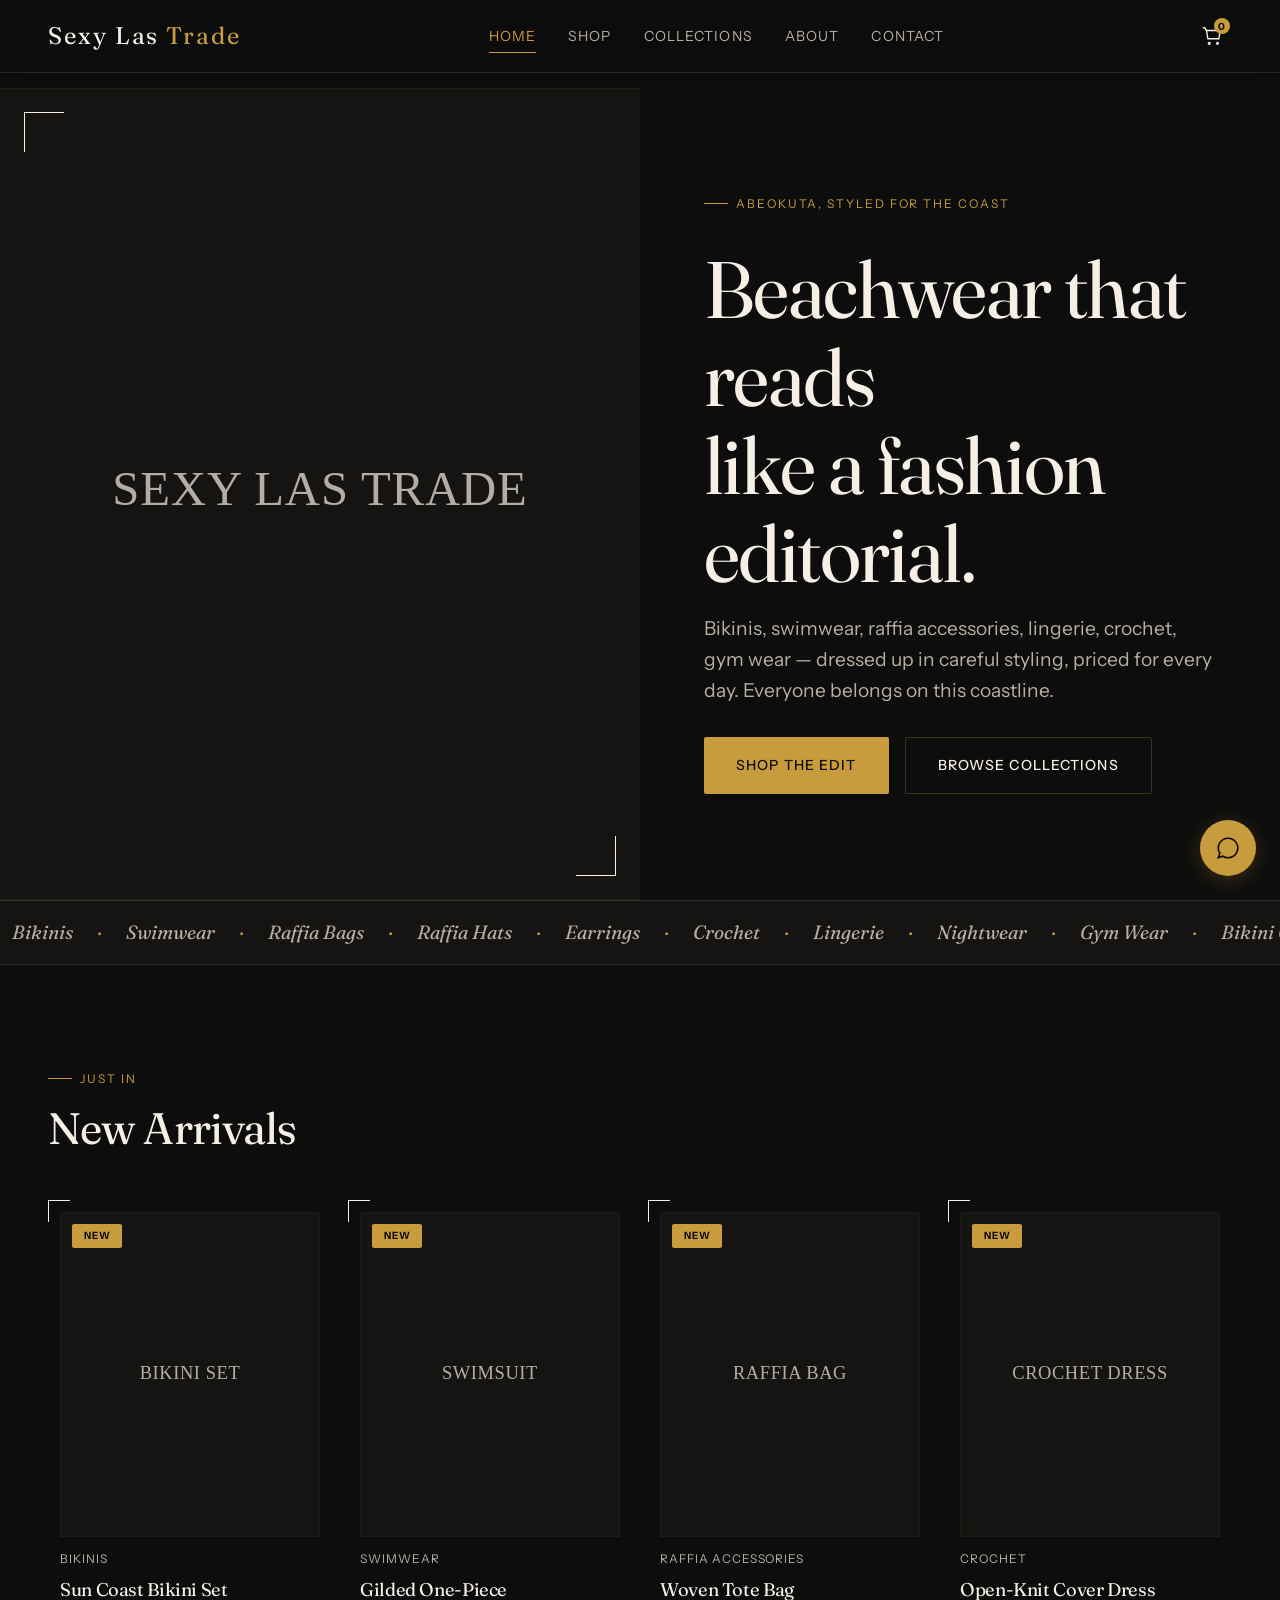
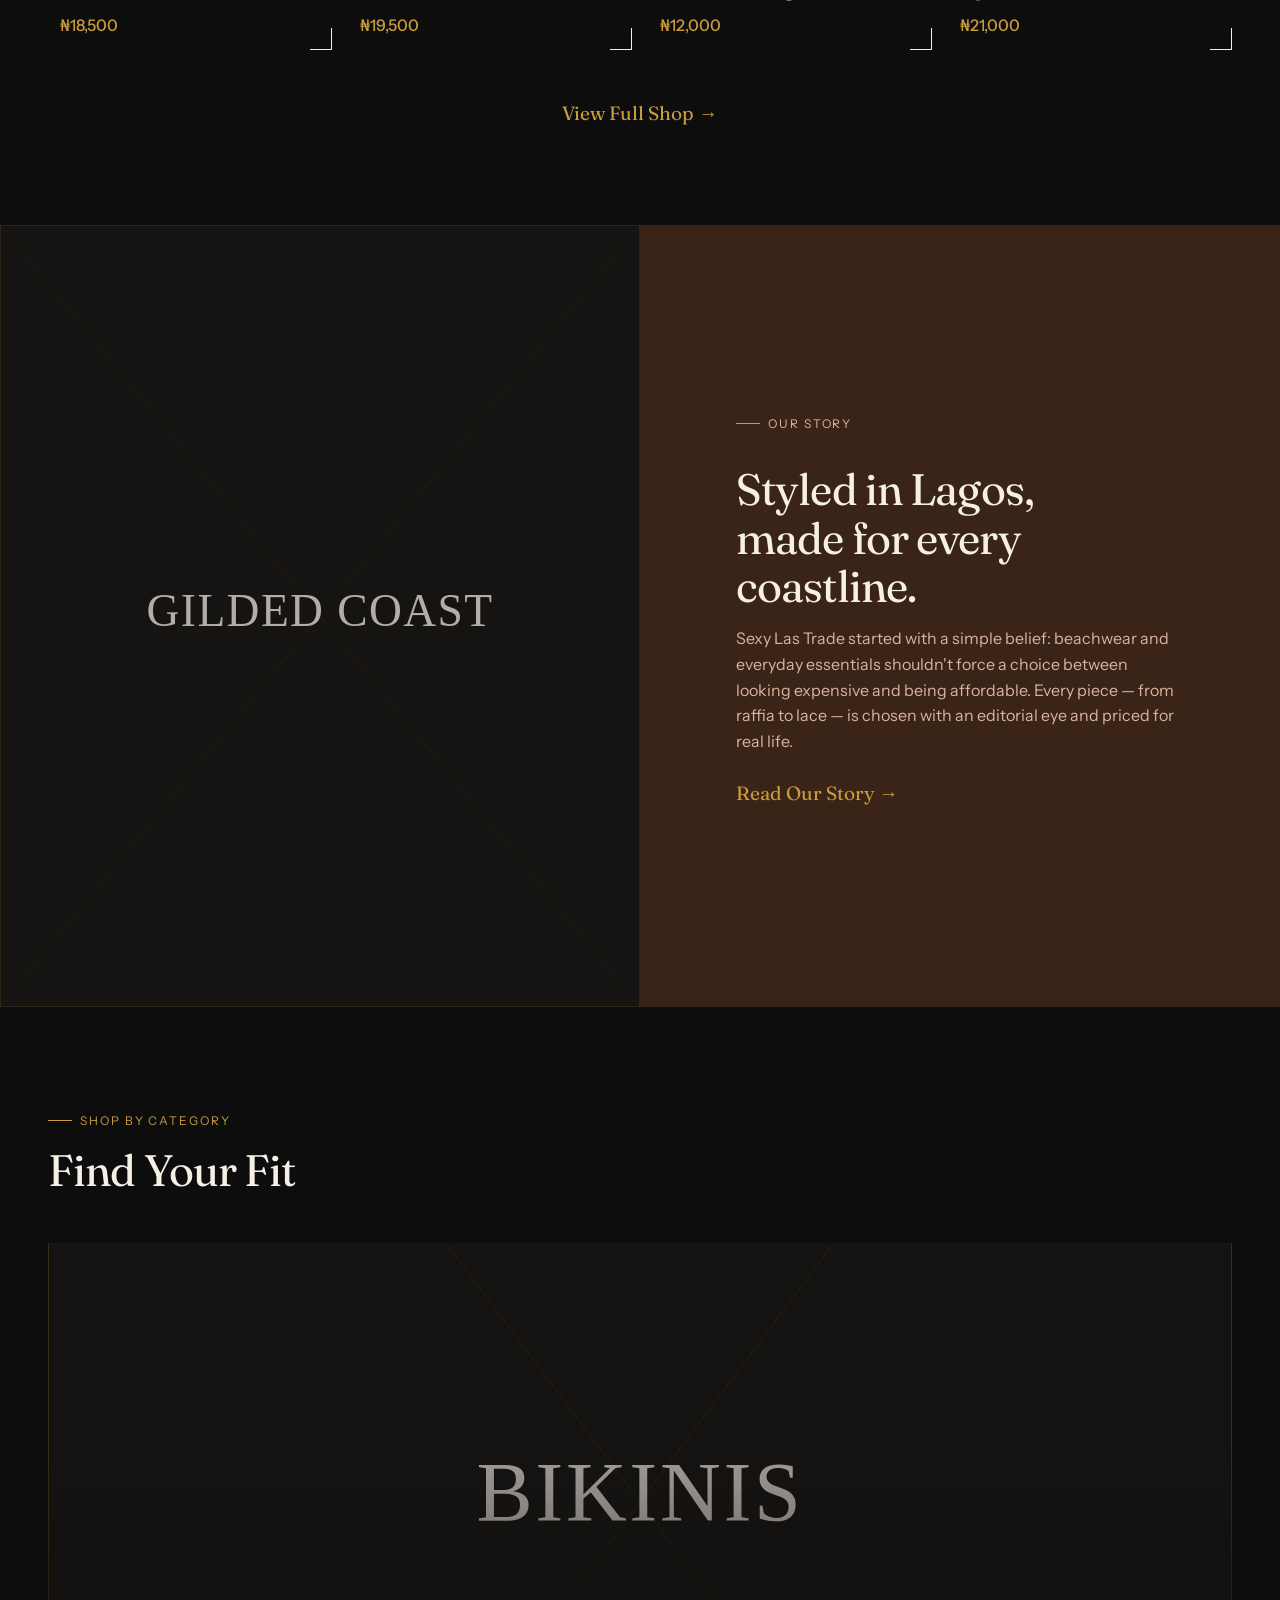
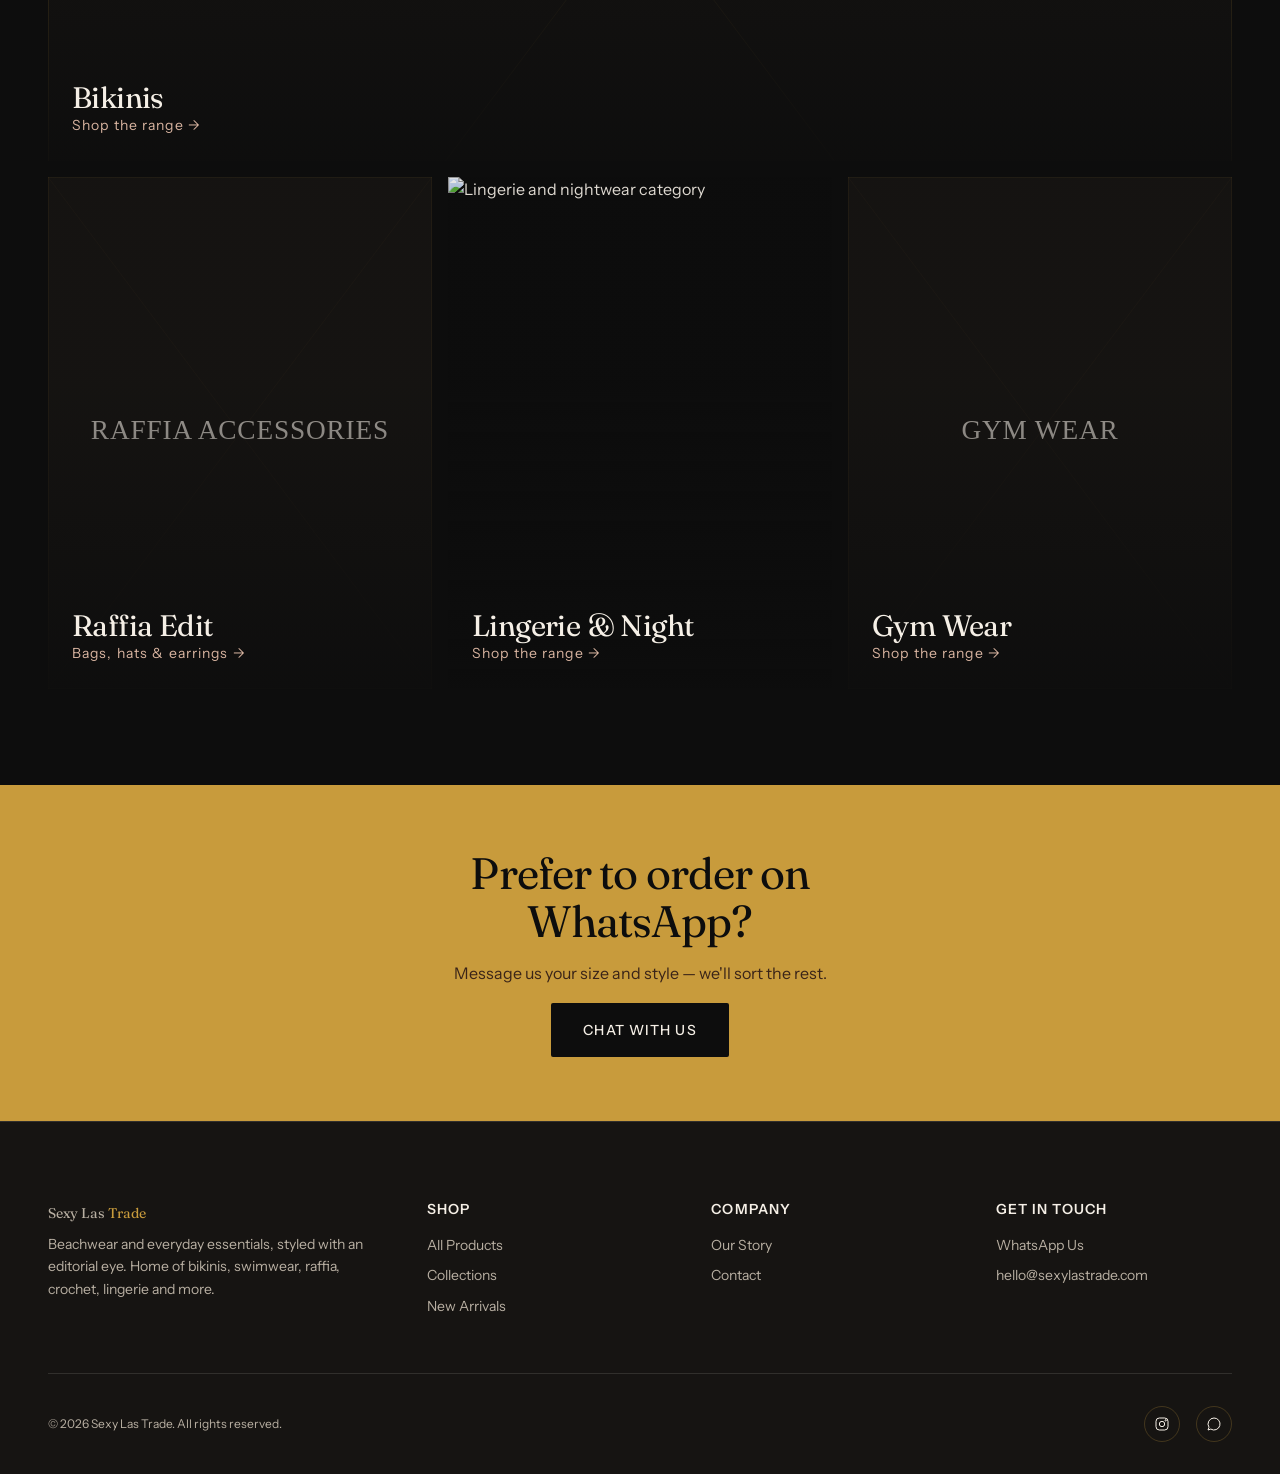
==== index.html @ 54c064e9 "first commit" ====
<!DOCTYPE html>
<html lang="en">
<head>
  <meta charset="UTF-8">
  <meta name="viewport" content="width=device-width, initial-scale=1.0">
  <title>Sexy Las Trade — Beachwear & Everyday Luxe</title>
  <meta name="description" content="Bikinis, beachwear, raffia accessories, lingerie, crochet and gym wear for everyone. Editorial style, everyday prices. Order directly on WhatsApp.">

  <link rel="preconnect" href="https://fonts.googleapis.com">
  <link rel="preconnect" href="https://fonts.gstatic.com" crossorigin>
  <link href="https://fonts.googleapis.com/css2?family=Fraunces:ital,opsz,wght@0,9..144,300;0,9..144,400;0,9..144,500;0,9..144,600;1,9..144,400&family=Instrument+Sans:wght@400;500;600;700&display=swap" rel="stylesheet">

  <link rel="stylesheet" href="css/variables.css">
  <link rel="stylesheet" href="css/base.css">
  <link rel="stylesheet" href="css/layout.css">
  <link rel="stylesheet" href="css/components.css">
  <link rel="stylesheet" href="css/animations.css">
  <link rel="stylesheet" href="css/home.css">
</head>
<body>

  <!-- ===== Header ===== -->
  <header class="site-header">
    <a href="index.html" class="site-header__logo">Sexy Las <span>Trade</span></a>

    <nav class="site-nav" aria-label="Primary">
      <a href="index.html" aria-current="page">Home</a>
      <a href="shop.html">Shop</a>
      <a href="collections.html">Collections</a>
      <a href="about.html">About</a>
      <a href="contact.html">Contact</a>
    </nav>

    <div class="site-header__actions">
      <button class="header-icon-btn" id="cart-toggle" aria-label="Open cart">
        <svg width="22" height="22" viewBox="0 0 24 24" fill="none" stroke="currentColor" stroke-width="1.5"><path d="M6 6h15l-1.5 9h-12z"/><circle cx="9" cy="20" r="1"/><circle cx="18" cy="20" r="1"/><path d="M6 6L4 3H2"/></svg>
        <span class="cart-count" id="cart-count" hidden>0</span>
      </button>
      <button class="mobile-menu-toggle" id="menu-toggle" aria-label="Open menu" aria-expanded="false">
        <span></span><span></span><span></span>
      </button>
    </div>
  </header>

  <!-- ===== Mobile Nav ===== -->
  <nav class="mobile-nav" id="mobile-nav" aria-label="Mobile">
    <a href="index.html">Home</a>
    <a href="shop.html">Shop</a>
    <a href="collections.html">Collections</a>
    <a href="about.html">About</a>
    <a href="contact.html">Contact</a>
  </nav>

  <main>

    <!-- ===== Hero ===== -->
    <section class="hero">
      <div class="hero__image-col">
        <img src="assets/images/hero/hero-main.svg" alt="Sexy Las Trade beachwear editorial" class="hero-anim hero-anim--1">
        <div class="hero__frame-corner hero__frame-corner--tl hero-anim hero-anim--2"></div>
        <div class="hero__frame-corner hero__frame-corner--br hero-anim hero-anim--2"></div>
      </div>
      <div class="hero__content">
        <p class="eyebrow hero-anim hero-anim--1">Abeokuta, styled for the coast</p>
        <h1 class="hero__headline hero-anim hero-anim--2">Beachwear that reads<br>like a fashion editorial.</h1>
        <p class="hero__sub hero-anim hero-anim--3">Bikinis, swimwear, raffia accessories, lingerie, crochet, gym wear — dressed up in careful styling, priced for every day. Everyone belongs on this coastline.</p>
        <div class="hero__actions hero-anim hero-anim--4">
          <a href="shop.html" class="btn btn--primary">Shop the Edit</a>
          <a href="collections.html" class="btn btn--outline">Browse Collections</a>
        </div>
      </div>
    </section>

    <!-- ===== Category Marquee ===== -->
    <section class="category-marquee" aria-label="Product categories">
      <div class="marquee-track">
        <span>Bikinis</span><span class="dot">·</span>
        <span>Swimwear</span><span class="dot">·</span>
        <span>Raffia Bags</span><span class="dot">·</span>
        <span>Raffia Hats</span><span class="dot">·</span>
        <span>Earrings</span><span class="dot">·</span>
        <span>Crochet</span><span class="dot">·</span>
        <span>Lingerie</span><span class="dot">·</span>
        <span>Nightwear</span><span class="dot">·</span>
        <span>Gym Wear</span><span class="dot">·</span>
        <span>Bikini Covers</span><span class="dot">·</span>
        <!-- duplicate for seamless loop -->
        <span>Bikinis</span><span class="dot">·</span>
        <span>Swimwear</span><span class="dot">·</span>
        <span>Raffia Bags</span><span class="dot">·</span>
        <span>Raffia Hats</span><span class="dot">·</span>
        <span>Earrings</span><span class="dot">·</span>
        <span>Crochet</span><span class="dot">·</span>
        <span>Lingerie</span><span class="dot">·</span>
        <span>Nightwear</span><span class="dot">·</span>
        <span>Gym Wear</span><span class="dot">·</span>
        <span>Bikini Covers</span><span class="dot">·</span>
      </div>
    </section>

    <!-- ===== New Arrivals ===== -->
    <section class="section-new-arrivals container">
      <div class="section-heading" data-reveal>
        <p class="eyebrow">Just In</p>
        <h2>New Arrivals</h2>
      </div>

      <div class="product-grid" id="new-arrivals-grid">
        <!-- Populated by js/products.js — placeholder markup below for no-JS fallback -->
        <article class="product-card viewfinder" data-reveal>
          <a href="shop.html" class="product-card__image-wrap">
            <img src="assets/images/products/bikini-set-01.svg" alt="Sun Coast bikini set">
            <span class="product-card__badge">New</span>
            <span class="product-card__quick-add">Quick Add</span>
          </a>
          <p class="product-card__category">Bikinis</p>
          <h3 class="product-card__name">Sun Coast Bikini Set</h3>
          <p class="product-card__price">₦18,500</p>
        </article>

        <article class="product-card viewfinder" data-reveal data-reveal-delay="1">
          <a href="shop.html" class="product-card__image-wrap">
            <img src="assets/images/products/raffia-bag-01.svg" alt="Woven raffia tote bag">
            <span class="product-card__badge">New</span>
            <span class="product-card__quick-add">Quick Add</span>
          </a>
          <p class="product-card__category">Raffia Accessories</p>
          <h3 class="product-card__name">Woven Tote Bag</h3>
          <p class="product-card__price">₦12,000</p>
        </article>

        <article class="product-card viewfinder" data-reveal data-reveal-delay="2">
          <a href="shop.html" class="product-card__image-wrap">
            <img src="assets/images/products/crochet-dress-01.svg" alt="Crochet cover-up dress">
            <span class="product-card__quick-add">Quick Add</span>
          </a>
          <p class="product-card__category">Crochet</p>
          <h3 class="product-card__name">Open-Knit Cover Dress</h3>
          <p class="product-card__price">₦21,000</p>
        </article>

        <article class="product-card viewfinder" data-reveal data-reveal-delay="3">
          <a href="shop.html" class="product-card__image-wrap">
            <img src="assets/images/products/lingerie-set-01.svg" alt="Lace lingerie set">
            <span class="product-card__badge">New</span>
            <span class="product-card__quick-add">Quick Add</span>
          </a>
          <p class="product-card__category">Lingerie</p>
          <h3 class="product-card__name">Blush Lace Set</h3>
          <p class="product-card__price">₦15,500</p>
        </article>
      </div>

      <div class="section-cta" data-reveal>
        <a href="shop.html" class="btn--ghost">View Full Shop →</a>
      </div>
    </section>

    <!-- ===== Editorial Split (Brand Story teaser) ===== -->
    <section class="editorial-split">
      <div class="editorial-split__image" data-reveal="fade">
        <img src="assets/images/hero/hero-secondary.svg" alt="Styling detail, Sexy Las Trade">
      </div>
      <div class="editorial-split__content">
        <p class="eyebrow" data-reveal>Our Story</p>
        <h2 data-reveal data-reveal-delay="1">Styled in Lagos,<br>made for every coastline.</h2>
        <p data-reveal data-reveal-delay="2">Sexy Las Trade started with a simple belief: beachwear and everyday essentials shouldn't force a choice between looking expensive and being affordable. Every piece — from raffia to lace — is chosen with an editorial eye and priced for real life.</p>
        <a href="about.html" class="btn--ghost" data-reveal data-reveal-delay="3">Read Our Story →</a>
      </div>
    </section>

    <!-- ===== Collections Preview ===== -->
    <section class="section-collections container">
      <div class="section-heading" data-reveal>
        <p class="eyebrow">Shop by Category</p>
        <h2>Find Your Fit</h2>
      </div>

      <div class="collections-grid">
        <a href="collections.html#bikinis" class="category-tile category-tile--large" data-reveal>
          <img src="assets/images/products/cat-bikinis.svg" alt="Bikinis category">
          <div class="category-tile__content">
            <h3 class="category-tile__name">Bikinis</h3>
            <p class="category-tile__count">Shop the range →</p>
          </div>
        </a>
        <a href="collections.html#raffia" class="category-tile" data-reveal data-reveal-delay="1">
          <img src="assets/images/products/cat-raffia.svg" alt="Raffia accessories category">
          <div class="category-tile__content">
            <h3 class="category-tile__name">Raffia Edit</h3>
            <p class="category-tile__count">Bags, hats & earrings →</p>
          </div>
        </a>
        <a href="collections.html#lingerie" class="category-tile" data-reveal data-reveal-delay="2">
          <img src="assets/images/products/cat-lingerie.svg" alt="Lingerie and nightwear category">
          <div class="category-tile__content">
            <h3 class="category-tile__name">Lingerie & Night</h3>
            <p class="category-tile__count">Shop the range →</p>
          </div>
        </a>
        <a href="collections.html#gym" class="category-tile" data-reveal data-reveal-delay="3">
          <img src="assets/images/products/cat-gym.svg" alt="Gym wear category">
          <div class="category-tile__content">
            <h3 class="category-tile__name">Gym Wear</h3>
            <p class="category-tile__count">Shop the range →</p>
          </div>
        </a>
      </div>
    </section>

    <!-- ===== WhatsApp CTA Band ===== -->
    <section class="cta-band">
      <div class="container cta-band__inner" data-reveal>
        <h2>Prefer to order on WhatsApp?</h2>
        <p>Message us your size and style — we'll sort the rest.</p>
        <a href="https://wa.me/2340000000000" target="_blank" rel="noopener" class="btn btn--primary">Chat With Us</a>
      </div>
    </section>

  </main>

  <!-- ===== Cart Drawer ===== -->
  <div class="cart-overlay" id="cart-overlay"></div>
  <aside class="cart-drawer" id="cart-drawer" role="dialog" aria-modal="true" aria-label="Shopping cart">
    <div class="cart-drawer__header">
      <h3>Your Bag</h3>
      <button id="cart-close" aria-label="Close cart">
        <svg width="20" height="20" viewBox="0 0 24 24" fill="none" stroke="currentColor" stroke-width="1.5"><path d="M6 6l12 12M18 6L6 18"/></svg>
      </button>
    </div>
    <div class="cart-drawer__items" id="cart-items">
      <div class="cart-drawer__empty">Your bag is empty.<br>Start exploring the shop.</div>
    </div>
    <div class="cart-drawer__footer" id="cart-footer" hidden>
      <div class="cart-drawer__subtotal">
        <span>Subtotal</span>
        <span id="cart-subtotal">₦0</span>
      </div>
      <button class="btn btn--primary btn--full" id="checkout-btn">Checkout via WhatsApp</button>
    </div>
  </aside>

  <!-- ===== Footer ===== -->
  <footer class="site-footer">
    <div class="container">
      <div class="footer-grid">
        <div class="footer-col">
          <p class="footer-brand">Sexy Las <span>Trade</span></p>
          <p>Beachwear and everyday essentials, styled with an editorial eye. Home of bikinis, swimwear, raffia, crochet, lingerie and more.</p>
        </div>
        <div class="footer-col">
          <h4>Shop</h4>
          <a href="shop.html">All Products</a>
          <a href="collections.html">Collections</a>
          <a href="shop.html">New Arrivals</a>
        </div>
        <div class="footer-col">
          <h4>Company</h4>
          <a href="about.html">Our Story</a>
          <a href="contact.html">Contact</a>
        </div>
        <div class="footer-col">
          <h4>Get in Touch</h4>
          <a href="https://wa.me/2340000000000" target="_blank" rel="noopener">WhatsApp Us</a>
          <a href="mailto:hello@sexylastrade.com">hello@sexylastrade.com</a>
        </div>
      </div>
      <div class="footer-bottom">
        <p>© 2026 Sexy Las Trade. All rights reserved.</p>
        <div class="footer-socials">
          <a href="#" aria-label="Instagram">
            <svg width="16" height="16" viewBox="0 0 24 24" fill="none" stroke="currentColor" stroke-width="1.5"><rect x="3" y="3" width="18" height="18" rx="5"/><circle cx="12" cy="12" r="4"/><circle cx="17.5" cy="6.5" r="1"/></svg>
          </a>
          <a href="https://wa.me/2340000000000" target="_blank" rel="noopener" aria-label="WhatsApp">
            <svg width="16" height="16" viewBox="0 0 24 24" fill="none" stroke="currentColor" stroke-width="1.5"><path d="M12 3a9 9 0 00-7.5 13.9L3 21l4.2-1.4A9 9 0 1012 3z"/></svg>
          </a>
        </div>
      </div>
    </div>
  </footer>

  <a href="https://wa.me/2340000000000" target="_blank" rel="noopener" class="whatsapp-float" aria-label="Order via WhatsApp">
    <svg width="26" height="26" viewBox="0 0 24 24" fill="none" stroke="currentColor" stroke-width="1.5"><path d="M12 3a9 9 0 00-7.5 13.9L3 21l4.2-1.4A9 9 0 1012 3z"/></svg>
  </a>

  <script src="js/nav.js"></script>
  <script src="js/cart.js"></script>
  <script src="js/order.js"></script>
  <script src="js/products.js"></script>
  <script src="js/animations.js"></script>
  <script src="js/main.js"></script>
</body>
</html>
---- css/variables.css ----
/* ==========================================================================
   Sexy Las Trade — "Gilded Coast" Design System
   Design tokens: the single source of truth for the visual language.
   ========================================================================== */

:root {

  /* ---- Color: Core Palette ---- */
  --rich-black: #0D0D0D;
  --rich-black-soft: #161412;
  --premium-cream: #F5EFE6;
  --premium-cream-dim: #EAE1D2;
  --sun-gold: #C89B3C;
  --sun-gold-light: #E0B860;
  --sun-gold-dim: #9C7A2E;
  --deep-umber: #3A2418;
  --blush-dust: #D8B4A0;
  --blush-dust-dim: #C29A85;

  /* ---- Color: Functional ---- */
  --color-bg: var(--rich-black);
  --color-surface: var(--rich-black-soft);
  --color-text-primary: var(--premium-cream);
  --color-text-secondary: #B8AFA2;
  --color-text-inverse: var(--rich-black);
  --color-accent: var(--sun-gold);
  --color-accent-hover: var(--sun-gold-light);
  --color-border: rgba(200, 155, 60, 0.25);
  --color-border-soft: rgba(245, 239, 230, 0.12);
  --color-success: #7A9B6E;
  --color-error: #B5563C;

  /* ---- Typography: Families ---- */
  --font-display: 'Fraunces', 'Georgia', serif;
  --font-body: 'Instrument Sans', -apple-system, sans-serif;

  /* ---- Typography: Scale (fluid, clamp-based) ---- */
  --text-display: clamp(2.75rem, 5vw + 1rem, 5.5rem);
  --text-h1: clamp(2.25rem, 3.5vw + 1rem, 3.75rem);
  --text-h2: clamp(1.75rem, 2.5vw + 1rem, 2.75rem);
  --text-h3: clamp(1.35rem, 1.5vw + 1rem, 1.85rem);
  --text-h4: clamp(1.1rem, 1vw + 1rem, 1.35rem);
  --text-body-lg: clamp(1.05rem, 0.5vw + 1rem, 1.2rem);
  --text-body: 1rem;
  --text-small: 0.875rem;
  --text-caption: 0.75rem;

  /* ---- Typography: Weights ---- */
  --weight-light: 300;
  --weight-regular: 400;
  --weight-medium: 500;
  --weight-semibold: 600;
  --weight-bold: 700;

  /* ---- Typography: Letter Spacing ---- */
  --tracking-tight: -0.02em;
  --tracking-normal: 0;
  --tracking-wide: 0.08em;
  --tracking-wider: 0.16em;

  /* ---- Spacing Scale (8pt grid) ---- */
  --space-1: 0.25rem;   /* 4px */
  --space-2: 0.5rem;    /* 8px */
  --space-3: 0.75rem;   /* 12px */
  --space-4: 1rem;      /* 16px */
  --space-6: 1.5rem;    /* 24px */
  --space-8: 2rem;      /* 32px */
  --space-12: 3rem;     /* 48px */
  --space-16: 4rem;     /* 64px */
  --space-20: 5rem;     /* 80px */
  --space-24: 6rem;     /* 96px */
  --space-32: 8rem;     /* 128px */

  /* ---- Layout ---- */
  --container-max: 1360px;
  --container-narrow: 760px;
  --gutter: clamp(1.25rem, 4vw, 3rem);

  /* ---- Radius ---- */
  --radius-sm: 2px;
  --radius-md: 4px;
  --radius-lg: 8px;
  --radius-full: 999px;

  /* ---- Shadow / Elevation ---- */
  --shadow-sm: 0 2px 8px rgba(0, 0, 0, 0.25);
  --shadow-md: 0 8px 24px rgba(0, 0, 0, 0.35);
  --shadow-lg: 0 16px 48px rgba(0, 0, 0, 0.45);
  --shadow-gold: 0 4px 20px rgba(200, 155, 60, 0.25);

  /* ---- Motion ---- */
  --ease-standard: cubic-bezier(0.25, 0.1, 0.25, 1);
  --ease-out-soft: cubic-bezier(0.16, 1, 0.3, 1);
  --duration-fast: 180ms;
  --duration-base: 320ms;
  --duration-slow: 600ms;

  /* ---- Z-index ---- */
  --z-header: 100;
  --z-cart: 200;
  --z-modal: 300;
}
---- css/base.css ----
/* ==========================================================================
   Base — resets, foundational element styling
   ========================================================================== */

*,
*::before,
*::after {
  box-sizing: border-box;
  margin: 0;
  padding: 0;
}

html {
  scroll-behavior: smooth;
  -webkit-text-size-adjust: 100%;
}

@media (prefers-reduced-motion: reduce) {
  html {
    scroll-behavior: auto;
  }
  *,
  *::before,
  *::after {
    animation-duration: 0.01ms !important;
    animation-iteration-count: 1 !important;
    transition-duration: 0.01ms !important;
    scroll-behavior: auto !important;
  }
}

body {
  font-family: var(--font-body);
  font-size: var(--text-body);
  font-weight: var(--weight-regular);
  color: var(--color-text-primary);
  background-color: var(--color-bg);
  line-height: 1.6;
  min-height: 100vh;
  overflow-x: hidden;
}

img, picture, video, svg {
  display: block;
  max-width: 100%;
  height: auto;
}

a {
  color: inherit;
  text-decoration: none;
}

ul, ol {
  list-style: none;
}

button {
  font-family: inherit;
  cursor: pointer;
  border: none;
  background: none;
  color: inherit;
}

input, textarea, select {
  font-family: inherit;
  font-size: inherit;
  color: inherit;
}

h1, h2, h3, h4, h5, h6 {
  font-family: var(--font-display);
  font-weight: var(--weight-regular);
  line-height: 1.1;
  letter-spacing: var(--tracking-tight);
}

h1 { font-size: var(--text-h1); }
h2 { font-size: var(--text-h2); }
h3 { font-size: var(--text-h3); }
h4 { font-size: var(--text-h4); font-family: var(--font-body); font-weight: var(--weight-semibold); }

p {
  max-width: 65ch;
}

/* Visible keyboard focus — accessibility non-negotiable */
:focus-visible {
  outline: 2px solid var(--sun-gold);
  outline-offset: 3px;
  border-radius: var(--radius-sm);
}

::selection {
  background-color: var(--sun-gold);
  color: var(--rich-black);
}

/* Scrollbar (webkit) — subtle brand touch, not decoration for its own sake */
::-webkit-scrollbar {
  width: 10px;
}
::-webkit-scrollbar-track {
  background: var(--rich-black);
}
::-webkit-scrollbar-thumb {
  background: var(--deep-umber);
  border-radius: var(--radius-full);
}
::-webkit-scrollbar-thumb:hover {
  background: var(--sun-gold-dim);
}
---- css/layout.css ----
/* ==========================================================================
   Layout — containers, grid, header, footer
   ========================================================================== */

.container {
  width: 100%;
  max-width: var(--container-max);
  margin-inline: auto;
  padding-inline: var(--gutter);
}

.container--narrow {
  max-width: var(--container-narrow);
}

section {
  position: relative;
}

/* ---- Header ---- */
.site-header {
  position: fixed;
  top: 0;
  left: 0;
  right: 0;
  z-index: var(--z-header);
  display: flex;
  align-items: center;
  justify-content: space-between;
  padding: var(--space-4) var(--gutter);
  background: rgba(13, 13, 13, 0.72);
  backdrop-filter: blur(12px);
  -webkit-backdrop-filter: blur(12px);
  border-bottom: 1px solid var(--color-border-soft);
  transition: background var(--duration-base) var(--ease-standard);
}

.site-header__logo {
  font-family: var(--font-display);
  font-size: 1.5rem;
  letter-spacing: var(--tracking-wide);
  color: var(--color-text-primary);
}

.site-header__logo span {
  color: var(--sun-gold);
}

.site-nav {
  display: none;
  align-items: center;
  gap: var(--space-8);
}

.site-nav a {
  font-size: var(--text-small);
  letter-spacing: var(--tracking-wide);
  text-transform: uppercase;
  color: var(--color-text-secondary);
  transition: color var(--duration-fast) var(--ease-standard);
  position: relative;
}

.site-nav a:hover,
.site-nav a[aria-current="page"] {
  color: var(--sun-gold);
}

.site-nav a[aria-current="page"]::after {
  content: '';
  position: absolute;
  bottom: -6px;
  left: 0;
  width: 100%;
  height: 1px;
  background: var(--sun-gold);
}

.site-header__actions {
  display: flex;
  align-items: center;
  gap: var(--space-4);
}

.header-icon-btn {
  position: relative;
  display: inline-flex;
  align-items: center;
  justify-content: center;
  width: 40px;
  height: 40px;
  color: var(--color-text-primary);
  transition: color var(--duration-fast) var(--ease-standard);
}

.header-icon-btn:hover {
  color: var(--sun-gold);
}

.cart-count {
  position: absolute;
  top: 2px;
  right: 2px;
  min-width: 16px;
  height: 16px;
  padding: 0 3px;
  border-radius: var(--radius-full);
  background: var(--sun-gold);
  color: var(--rich-black);
  font-size: 10px;
  font-weight: var(--weight-bold);
  display: flex;
  align-items: center;
  justify-content: center;
}

.mobile-menu-toggle {
  display: inline-flex;
  flex-direction: column;
  justify-content: center;
  gap: 5px;
  width: 40px;
  height: 40px;
}

.mobile-menu-toggle span {
  display: block;
  width: 22px;
  height: 1.5px;
  background: var(--color-text-primary);
  transition: transform var(--duration-base) var(--ease-standard), opacity var(--duration-base) var(--ease-standard);
}

.mobile-menu-toggle[aria-expanded="true"] span:nth-child(1) {
  transform: translateY(6.5px) rotate(45deg);
}
.mobile-menu-toggle[aria-expanded="true"] span:nth-child(2) {
  opacity: 0;
}
.mobile-menu-toggle[aria-expanded="true"] span:nth-child(3) {
  transform: translateY(-6.5px) rotate(-45deg);
}

/* ---- Mobile nav drawer ---- */
.mobile-nav {
  position: fixed;
  inset: 0;
  z-index: calc(var(--z-header) - 1);
  background: var(--rich-black);
  display: flex;
  flex-direction: column;
  align-items: center;
  justify-content: center;
  gap: var(--space-8);
  transform: translateY(-100%);
  transition: transform var(--duration-slow) var(--ease-out-soft);
}

.mobile-nav.is-open {
  transform: translateY(0);
}

.mobile-nav a {
  font-family: var(--font-display);
  font-size: var(--text-h3);
  color: var(--color-text-primary);
}

.mobile-nav a:hover {
  color: var(--sun-gold);
}

@media (min-width: 900px) {
  .site-nav {
    display: flex;
  }
  .mobile-menu-toggle {
    display: none;
  }
}

/* ---- Footer ---- */
.site-footer {
  background: var(--rich-black-soft);
  border-top: 1px solid var(--color-border-soft);
  padding: var(--space-20) 0 var(--space-8);
}

.footer-grid {
  display: grid;
  grid-template-columns: 1fr;
  gap: var(--space-12);
  padding-bottom: var(--space-12);
  border-bottom: 1px solid var(--color-border-soft);
}

.footer-brand {
  font-family: var(--font-display);
  font-size: 1.75rem;
  margin-bottom: var(--space-3);
}

.footer-brand span {
  color: var(--sun-gold);
}

.footer-col h4 {
  color: var(--color-text-primary);
  margin-bottom: var(--space-4);
  letter-spacing: var(--tracking-wide);
  text-transform: uppercase;
  font-size: var(--text-small);
}

.footer-col a,
.footer-col p {
  display: block;
  color: var(--color-text-secondary);
  font-size: var(--text-small);
  margin-bottom: var(--space-2);
  transition: color var(--duration-fast) var(--ease-standard);
}

.footer-col a:hover {
  color: var(--sun-gold);
}

.footer-bottom {
  display: flex;
  flex-direction: column;
  gap: var(--space-4);
  align-items: center;
  justify-content: space-between;
  padding-top: var(--space-8);
  text-align: center;
}

.footer-bottom p {
  font-size: var(--text-caption);
  color: var(--color-text-secondary);
}

.footer-socials {
  display: flex;
  gap: var(--space-4);
}

.footer-socials a {
  width: 36px;
  height: 36px;
  display: inline-flex;
  align-items: center;
  justify-content: center;
  border: 1px solid var(--color-border);
  border-radius: var(--radius-full);
  color: var(--color-text-primary);
  transition: all var(--duration-fast) var(--ease-standard);
}

.footer-socials a:hover {
  background: var(--sun-gold);
  color: var(--rich-black);
  border-color: var(--sun-gold);
}

@media (min-width: 700px) {
  .footer-grid {
    grid-template-columns: 1.4fr 1fr 1fr 1fr;
  }
  .footer-bottom {
    flex-direction: row;
    text-align: left;
  }
}

/* ---- WhatsApp Floating Button ---- */
.whatsapp-float {
  position: fixed;
  bottom: var(--space-6);
  right: var(--space-6);
  z-index: var(--z-header);
  width: 56px;
  height: 56px;
  border-radius: var(--radius-full);
  background: var(--sun-gold);
  color: var(--rich-black);
  display: flex;
  align-items: center;
  justify-content: center;
  box-shadow: var(--shadow-gold);
  transition: transform var(--duration-fast) var(--ease-standard);
}

.whatsapp-float:hover {
  transform: scale(1.08);
}
---- css/components.css ----
/* ==========================================================================
   Components — buttons, cards, badges, viewfinder motif, cart drawer
   ========================================================================== */

/* ---- Buttons ---- */
.btn {
  display: inline-flex;
  align-items: center;
  justify-content: center;
  gap: var(--space-2);
  padding: var(--space-4) var(--space-8);
  font-size: var(--text-small);
  font-weight: var(--weight-medium);
  letter-spacing: var(--tracking-wide);
  text-transform: uppercase;
  border-radius: var(--radius-sm);
  transition: all var(--duration-base) var(--ease-standard);
  white-space: nowrap;
}

.btn--primary {
  background: var(--sun-gold);
  color: var(--rich-black);
}

.btn--primary:hover {
  background: var(--sun-gold-light);
  transform: translateY(-2px);
  box-shadow: var(--shadow-gold);
}

.btn--outline {
  background: transparent;
  color: var(--color-text-primary);
  border: 1px solid var(--color-border);
}

.btn--outline:hover {
  border-color: var(--sun-gold);
  color: var(--sun-gold);
}

.btn--ghost {
  background: transparent;
  color: var(--sun-gold);
  padding: var(--space-2) 0;
  text-transform: none;
  letter-spacing: var(--tracking-normal);
  font-family: var(--font-display);
  font-size: var(--text-body-lg);
  border-bottom: 1px solid transparent;
}

.btn--ghost:hover {
  border-bottom-color: var(--sun-gold);
}

.btn--full {
  width: 100%;
}

/* ---- Section Heading (shared pattern across pages) ---- */
.section-heading {
  margin-bottom: var(--space-12);
}

.section-heading h2 {
  max-width: 20ch;
}

/* ---- CTA Band (shared pattern across pages) ---- */
.cta-band {
  background: var(--sun-gold);
  padding: var(--space-16) var(--gutter);
}

.cta-band__inner {
  text-align: center;
  display: flex;
  flex-direction: column;
  align-items: center;
  gap: var(--space-4);
}

.cta-band__inner h2 {
  color: var(--rich-black);
  max-width: 18ch;
}

.cta-band__inner p {
  color: var(--deep-umber);
}

/* ---- Eyebrow / Label ---- */
.eyebrow {
  display: inline-flex;
  align-items: center;
  gap: var(--space-2);
  font-size: var(--text-caption);
  letter-spacing: var(--tracking-wider);
  text-transform: uppercase;
  color: var(--sun-gold);
  margin-bottom: var(--space-4);
}

.eyebrow::before {
  content: '';
  width: 24px;
  height: 1px;
  background: var(--sun-gold);
}

/* ---- Gold Viewfinder Motif ----
   Signature element: corner brackets framing product imagery,
   evoking a camera viewfinder / editorial crop marks. */
.viewfinder {
  position: relative;
  padding: var(--space-3);
}

.viewfinder::before,
.viewfinder::after,
.viewfinder .vf-corner-tl,
.viewfinder .vf-corner-br {
  content: '';
  position: absolute;
  width: 22px;
  height: 22px;
  border-color: var(--sun-gold);
  opacity: 0;
  transition: opacity var(--duration-base) var(--ease-standard), width var(--duration-base) var(--ease-standard), height var(--duration-base) var(--ease-standard);
}

.viewfinder::before {
  top: 0;
  left: 0;
  border-top: 1.5px solid;
  border-left: 1.5px solid;
  opacity: 1;
}

.viewfinder::after {
  bottom: 0;
  right: 0;
  border-bottom: 1.5px solid;
  border-right: 1.5px solid;
  opacity: 1;
}

.viewfinder:hover::before,
.viewfinder:hover::after {
  width: 30px;
  height: 30px;
}

/* ---- Product Card ---- */
.product-grid {
  display: grid;
  gap: var(--space-6) var(--space-4);
}

.product-card {
  display: flex;
  flex-direction: column;
  gap: var(--space-3);
}

.product-card__image-wrap {
  position: relative;
  aspect-ratio: 4 / 5;
  overflow: hidden;
  background: var(--rich-black-soft);
}

.product-card__image-wrap img {
  width: 100%;
  height: 100%;
  object-fit: cover;
  transition: transform var(--duration-slow) var(--ease-out-soft);
}

.product-card:hover .product-card__image-wrap img {
  transform: scale(1.045);
}

.product-card__badge {
  position: absolute;
  top: var(--space-3);
  left: var(--space-3);
  padding: var(--space-1) var(--space-3);
  background: var(--sun-gold);
  color: var(--rich-black);
  font-size: 10px;
  font-weight: var(--weight-bold);
  letter-spacing: var(--tracking-wide);
  text-transform: uppercase;
  border-radius: var(--radius-sm);
}

.product-card__quick-add {
  position: absolute;
  bottom: var(--space-3);
  left: var(--space-3);
  right: var(--space-3);
  padding: var(--space-3);
  background: rgba(13, 13, 13, 0.85);
  backdrop-filter: blur(6px);
  color: var(--premium-cream);
  font-size: var(--text-small);
  text-align: center;
  text-transform: uppercase;
  letter-spacing: var(--tracking-wide);
  opacity: 0;
  transform: translateY(8px);
  transition: all var(--duration-base) var(--ease-standard);
}

.product-card:hover .product-card__quick-add {
  opacity: 1;
  transform: translateY(0);
}

.product-card__category {
  font-size: var(--text-caption);
  letter-spacing: var(--tracking-wide);
  text-transform: uppercase;
  color: var(--color-text-secondary);
}

.product-card__name {
  font-family: var(--font-display);
  font-size: 1.15rem;
}

.product-card__price {
  color: var(--sun-gold);
  font-weight: var(--weight-medium);
}

/* ---- Category Tile (Collections page) ---- */
.category-tile {
  position: relative;
  overflow: hidden;
  aspect-ratio: 3 / 4;
  display: flex;
  align-items: flex-end;
  padding: var(--space-6);
}

.category-tile img {
  position: absolute;
  inset: 0;
  width: 100%;
  height: 100%;
  object-fit: cover;
  transition: transform var(--duration-slow) var(--ease-out-soft);
}

.category-tile::before {
  content: '';
  position: absolute;
  inset: 0;
  background: linear-gradient(to top, rgba(13,13,13,0.9) 0%, rgba(13,13,13,0.1) 60%);
  z-index: 1;
}

.category-tile:hover img {
  transform: scale(1.06);
}

.category-tile__content {
  position: relative;
  z-index: 2;
}

.category-tile__name {
  font-family: var(--font-display);
  font-size: var(--text-h3);
  color: var(--premium-cream);
}

.category-tile__count {
  font-size: var(--text-small);
  color: var(--blush-dust);
  letter-spacing: var(--tracking-wide);
}

/* ---- Badge (misc use) ---- */
.badge-new {
  display: inline-block;
  padding: 2px 8px;
  font-size: 10px;
  font-weight: var(--weight-bold);
  letter-spacing: var(--tracking-wide);
  text-transform: uppercase;
  color: var(--rich-black);
  background: var(--sun-gold);
  border-radius: var(--radius-sm);
}

/* ---- Cart Drawer ---- */
.cart-overlay {
  position: fixed;
  inset: 0;
  background: rgba(13, 13, 13, 0.6);
  backdrop-filter: blur(4px);
  z-index: var(--z-cart);
  opacity: 0;
  visibility: hidden;
  transition: opacity var(--duration-base) var(--ease-standard), visibility var(--duration-base) var(--ease-standard);
}

.cart-overlay.is-open {
  opacity: 1;
  visibility: visible;
}

.cart-drawer {
  position: fixed;
  top: 0;
  right: 0;
  bottom: 0;
  width: min(420px, 100%);
  background: var(--rich-black-soft);
  border-left: 1px solid var(--color-border);
  z-index: calc(var(--z-cart) + 1);
  display: flex;
  flex-direction: column;
  transform: translateX(100%);
  transition: transform var(--duration-slow) var(--ease-out-soft);
}

.cart-drawer.is-open {
  transform: translateX(0);
}

.cart-drawer__header {
  display: flex;
  align-items: center;
  justify-content: space-between;
  padding: var(--space-6);
  border-bottom: 1px solid var(--color-border-soft);
}

.cart-drawer__header h3 {
  font-family: var(--font-display);
}

.cart-drawer__items {
  flex: 1;
  overflow-y: auto;
  padding: var(--space-6);
  display: flex;
  flex-direction: column;
  gap: var(--space-6);
}

.cart-item {
  display: flex;
  gap: var(--space-4);
}

.cart-item__image {
  width: 72px;
  height: 88px;
  object-fit: cover;
  flex-shrink: 0;
}

.cart-item__details {
  flex: 1;
  display: flex;
  flex-direction: column;
  gap: var(--space-1);
}

.cart-item__name {
  font-family: var(--font-display);
  font-size: var(--text-body-lg);
}

.cart-item__meta {
  font-size: var(--text-caption);
  color: var(--color-text-secondary);
}

.cart-item__row {
  display: flex;
  align-items: center;
  justify-content: space-between;
  margin-top: auto;
}

.qty-control {
  display: flex;
  align-items: center;
  gap: var(--space-3);
  border: 1px solid var(--color-border-soft);
  border-radius: var(--radius-sm);
  padding: 2px var(--space-2);
}

.qty-control button {
  color: var(--sun-gold);
  font-size: 1rem;
  width: 20px;
}

.cart-item__remove {
  font-size: var(--text-caption);
  color: var(--color-text-secondary);
  text-decoration: underline;
  margin-top: var(--space-2);
}

.cart-item__remove:hover {
  color: var(--color-error);
}

.cart-drawer__empty {
  text-align: center;
  padding: var(--space-16) var(--space-6);
  color: var(--color-text-secondary);
}

.cart-drawer__footer {
  padding: var(--space-6);
  border-top: 1px solid var(--color-border-soft);
  display: flex;
  flex-direction: column;
  gap: var(--space-4);
}

.cart-drawer__subtotal {
  display: flex;
  justify-content: space-between;
  font-family: var(--font-display);
  font-size: var(--text-h4);
}

.cart-drawer__subtotal span:last-child {
  color: var(--sun-gold);
}

/* ---- Form Elements ---- */
.form-group {
  display: flex;
  flex-direction: column;
  gap: var(--space-2);
  margin-bottom: var(--space-6);
}

.form-group label {
  font-size: var(--text-small);
  letter-spacing: var(--tracking-wide);
  text-transform: uppercase;
  color: var(--color-text-secondary);
}

.form-group input,
.form-group textarea,
.form-group select {
  background: var(--rich-black);
  border: 1px solid var(--color-border-soft);
  border-radius: var(--radius-sm);
  padding: var(--space-4);
  color: var(--color-text-primary);
  transition: border-color var(--duration-fast) var(--ease-standard);
}

.form-group input:focus,
.form-group textarea:focus,
.form-group select:focus {
  outline: none;
  border-color: var(--sun-gold);
}

.form-group textarea {
  resize: vertical;
  min-height: 120px;
}

/* ---- Checkout Modal ---- */
.checkout-overlay {
  position: fixed;
  inset: 0;
  background: rgba(13, 13, 13, 0.75);
  backdrop-filter: blur(4px);
  z-index: var(--z-modal);
  display: flex;
  align-items: center;
  justify-content: center;
  padding: var(--space-4);
  opacity: 0;
  visibility: hidden;
  transition: opacity var(--duration-base) var(--ease-standard), visibility var(--duration-base) var(--ease-standard);
}

.checkout-overlay.is-open {
  opacity: 1;
  visibility: visible;
}

.checkout-modal {
  width: 100%;
  max-width: 440px;
  max-height: 90vh;
  overflow-y: auto;
  background: var(--rich-black-soft);
  border: 1px solid var(--color-border);
  border-radius: var(--radius-md);
  padding: var(--space-8);
  transform: translateY(16px);
  transition: transform var(--duration-base) var(--ease-out-soft);
}

.checkout-overlay.is-open .checkout-modal {
  transform: translateY(0);
}

.checkout-modal__header {
  display: flex;
  align-items: flex-start;
  justify-content: space-between;
  margin-bottom: var(--space-2);
}

.checkout-modal__header h3 {
  font-family: var(--font-display);
}

.checkout-modal__summary {
  font-size: var(--text-small);
  color: var(--color-text-secondary);
  margin-bottom: var(--space-6);
  padding-bottom: var(--space-6);
  border-bottom: 1px solid var(--color-border-soft);
}

.checkout-modal__summary strong {
  color: var(--sun-gold);
}

/* ---- Toast (order confirmation feedback) ---- */
.toast {
  position: fixed;
  bottom: var(--space-6);
  left: 50%;
  transform: translateX(-50%) translateY(120%);
  background: var(--premium-cream);
  color: var(--rich-black);
  padding: var(--space-4) var(--space-8);
  border-radius: var(--radius-sm);
  font-size: var(--text-small);
  z-index: var(--z-modal);
  transition: transform var(--duration-base) var(--ease-out-soft);
  box-shadow: var(--shadow-lg);
}

.toast.is-visible {
  transform: translateX(-50%) translateY(0);
}
---- css/animations.css ----
/* ==========================================================================
   Animations — scroll reveals, progressive enhancement
   JS adds .js-ready to <html> once IntersectionObserver is confirmed;
   without it, content is visible by default (no FOUC / hidden content).
   ========================================================================== */

.js-ready [data-reveal] {
  opacity: 0;
  transform: translateY(28px);
  transition: opacity var(--duration-slow) var(--ease-out-soft),
              transform var(--duration-slow) var(--ease-out-soft);
}

.js-ready [data-reveal].is-revealed {
  opacity: 1;
  transform: translateY(0);
}

.js-ready [data-reveal="fade"] {
  transform: none;
}

.js-ready [data-reveal-delay="1"] { transition-delay: 90ms; }
.js-ready [data-reveal-delay="2"] { transition-delay: 180ms; }
.js-ready [data-reveal-delay="3"] { transition-delay: 270ms; }
.js-ready [data-reveal-delay="4"] { transition-delay: 360ms; }

@media (prefers-reduced-motion: reduce) {
  .js-ready [data-reveal] {
    opacity: 1;
    transform: none;
    transition: none;
  }
}

/* ---- Hero entrance sequence ---- */
@keyframes fadeUp {
  from { opacity: 0; transform: translateY(24px); }
  to { opacity: 1; transform: translateY(0); }
}

.hero-anim {
  opacity: 0;
  animation: fadeUp var(--duration-slow) var(--ease-out-soft) forwards;
}

.hero-anim--1 { animation-delay: 0.1s; }
.hero-anim--2 { animation-delay: 0.28s; }
.hero-anim--3 { animation-delay: 0.46s; }
.hero-anim--4 { animation-delay: 0.64s; }

@media (prefers-reduced-motion: reduce) {
  .hero-anim {
    opacity: 1;
    animation: none;
  }
}

/* ---- Marquee (category strip) ---- */
@keyframes marquee {
  from { transform: translateX(0); }
  to { transform: translateX(-50%); }
}

.marquee-track {
  display: flex;
  width: max-content;
  animation: marquee 32s linear infinite;
}

@media (prefers-reduced-motion: reduce) {
  .marquee-track {
    animation: none;
    flex-wrap: wrap;
  }
}
---- css/home.css ----
/* ==========================================================================
   Home Page — hero, marquee, editorial split, collections, CTA band
   Responsive rules for this page live here (per project convention).
   ========================================================================== */

/* ---- Hero ---- */
.hero {
  display: grid;
  grid-template-columns: 1fr;
  min-height: 100svh;
  padding-top: 88px;
}

.hero__image-col {
  position: relative;
  order: -1;
  height: 55vh;
  overflow: hidden;
}

.hero__image-col img {
  width: 100%;
  height: 100%;
  object-fit: cover;
}

.hero__frame-corner {
  position: absolute;
  width: 40px;
  height: 40px;
  border-color: var(--sun-gold);
}

.hero__frame-corner--tl {
  top: var(--space-6);
  left: var(--space-6);
  border-top: 1.5px solid;
  border-left: 1.5px solid;
}

.hero__frame-corner--br {
  bottom: var(--space-6);
  right: var(--space-6);
  border-bottom: 1.5px solid;
  border-right: 1.5px solid;
}

.hero__content {
  display: flex;
  flex-direction: column;
  justify-content: center;
  gap: var(--space-4);
  padding: var(--space-12) var(--gutter);
}

.hero__headline {
  font-size: var(--text-display);
  max-width: 14ch;
}

.hero__sub {
  color: var(--color-text-secondary);
  font-size: var(--text-body-lg);
  max-width: 48ch;
}

.hero__actions {
  display: flex;
  flex-wrap: wrap;
  gap: var(--space-4);
  margin-top: var(--space-4);
}

/* ---- Category Marquee ---- */
.category-marquee {
  border-top: 1px solid var(--color-border-soft);
  border-bottom: 1px solid var(--color-border-soft);
  padding: var(--space-4) 0;
  overflow: hidden;
  background: var(--rich-black-soft);
}

.marquee-track span {
  font-family: var(--font-display);
  font-style: italic;
  font-size: var(--text-body-lg);
  color: var(--color-text-secondary);
  padding: 0 var(--space-3);
  white-space: nowrap;
}

.marquee-track .dot {
  color: var(--sun-gold);
  font-style: normal;
}

/* ---- New Arrivals ---- */
.section-new-arrivals {
  padding: var(--space-24) var(--gutter);
}

.product-grid {
  grid-template-columns: repeat(2, 1fr);
}

.section-cta {
  text-align: center;
  margin-top: var(--space-12);
}

/* ---- Editorial Split ---- */
.editorial-split {
  display: grid;
  grid-template-columns: 1fr;
}

.editorial-split__image {
  aspect-ratio: 4 / 3;
  overflow: hidden;
}

.editorial-split__image img {
  width: 100%;
  height: 100%;
  object-fit: cover;
}

.editorial-split__content {
  background: var(--deep-umber);
  padding: var(--space-16) var(--gutter);
  display: flex;
  flex-direction: column;
  justify-content: center;
  gap: var(--space-4);
}

.editorial-split__content h2 {
  max-width: 12ch;
}

.editorial-split__content p {
  color: var(--blush-dust);
}

/* ---- Collections Grid ---- */
.section-collections {
  padding: var(--space-24) var(--gutter);
}

.collections-grid {
  display: grid;
  grid-template-columns: 1fr;
  gap: var(--space-4);
}

.category-tile--large {
  grid-column: span 1;
}

/* ---- CTA Band: Home-specific override (gold bg needs dark button) ---- */
.cta-band .btn--primary {
  background: var(--rich-black);
  color: var(--premium-cream);
}

.cta-band .btn--primary:hover {
  background: var(--rich-black-soft);
  box-shadow: none;
}

/* ==========================================================================
   Responsive — Tablet (700px+)
   ========================================================================== */
@media (min-width: 700px) {
  .product-grid {
    grid-template-columns: repeat(3, 1fr);
  }

  .collections-grid {
    grid-template-columns: repeat(3, 1fr);
  }

  .category-tile--large {
    grid-column: span 3;
    aspect-ratio: 16 / 7;
  }
}

/* ==========================================================================
   Responsive — Desktop (960px+)
   ========================================================================== */
@media (min-width: 960px) {
  .hero {
    grid-template-columns: 1fr 1fr;
    align-items: stretch;
  }

  .hero__image-col {
    order: 0;
    height: auto;
  }

  .hero__content {
    padding: var(--space-24) var(--space-16);
  }

  .product-grid {
    grid-template-columns: repeat(4, 1fr);
  }

  .editorial-split {
    grid-template-columns: 1fr 1fr;
  }

  .editorial-split__image {
    aspect-ratio: auto;
  }

  .editorial-split__content {
    padding: var(--space-24);
  }

  .editorial-split__content h2 {
    max-width: none;
  }
}

/* ==========================================================================
   Responsive — Large Desktop (1280px+)
   ========================================================================== */
@media (min-width: 1280px) {
  .hero__headline {
    max-width: 16ch;
  }
}
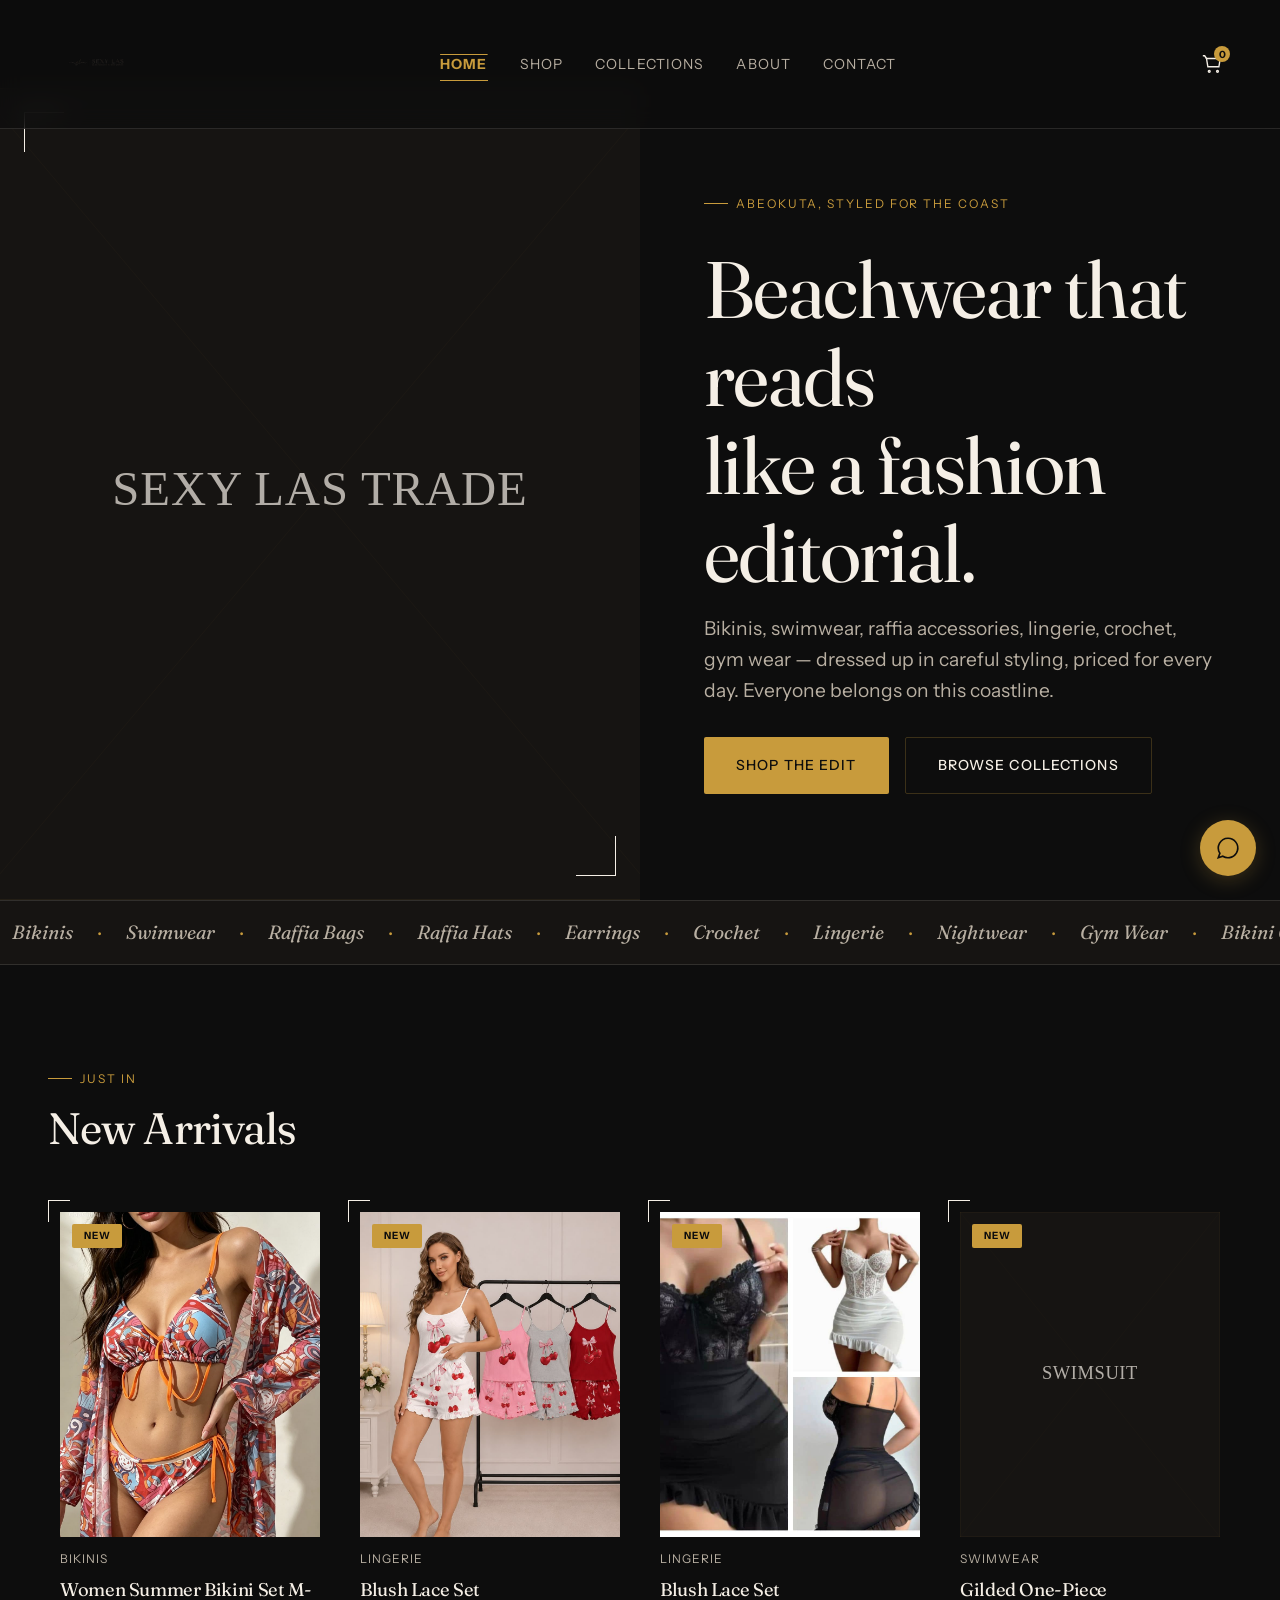
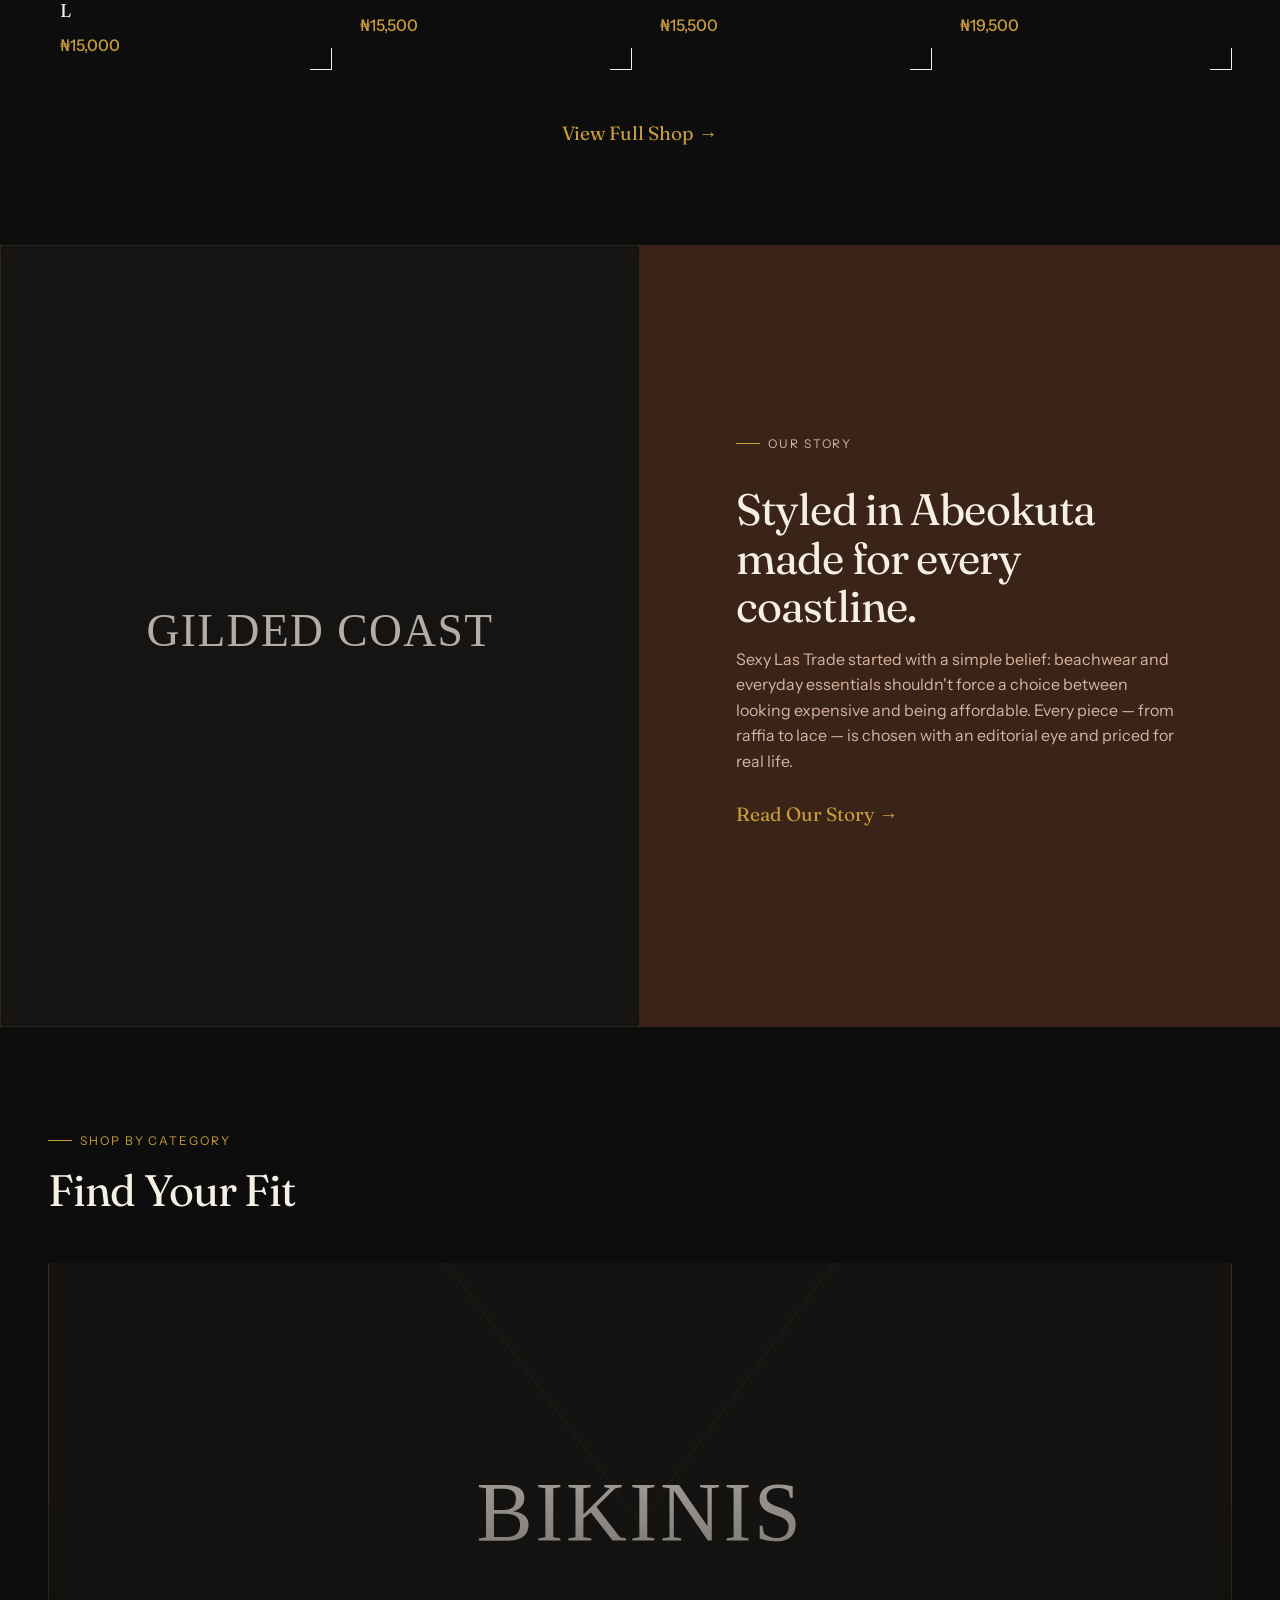
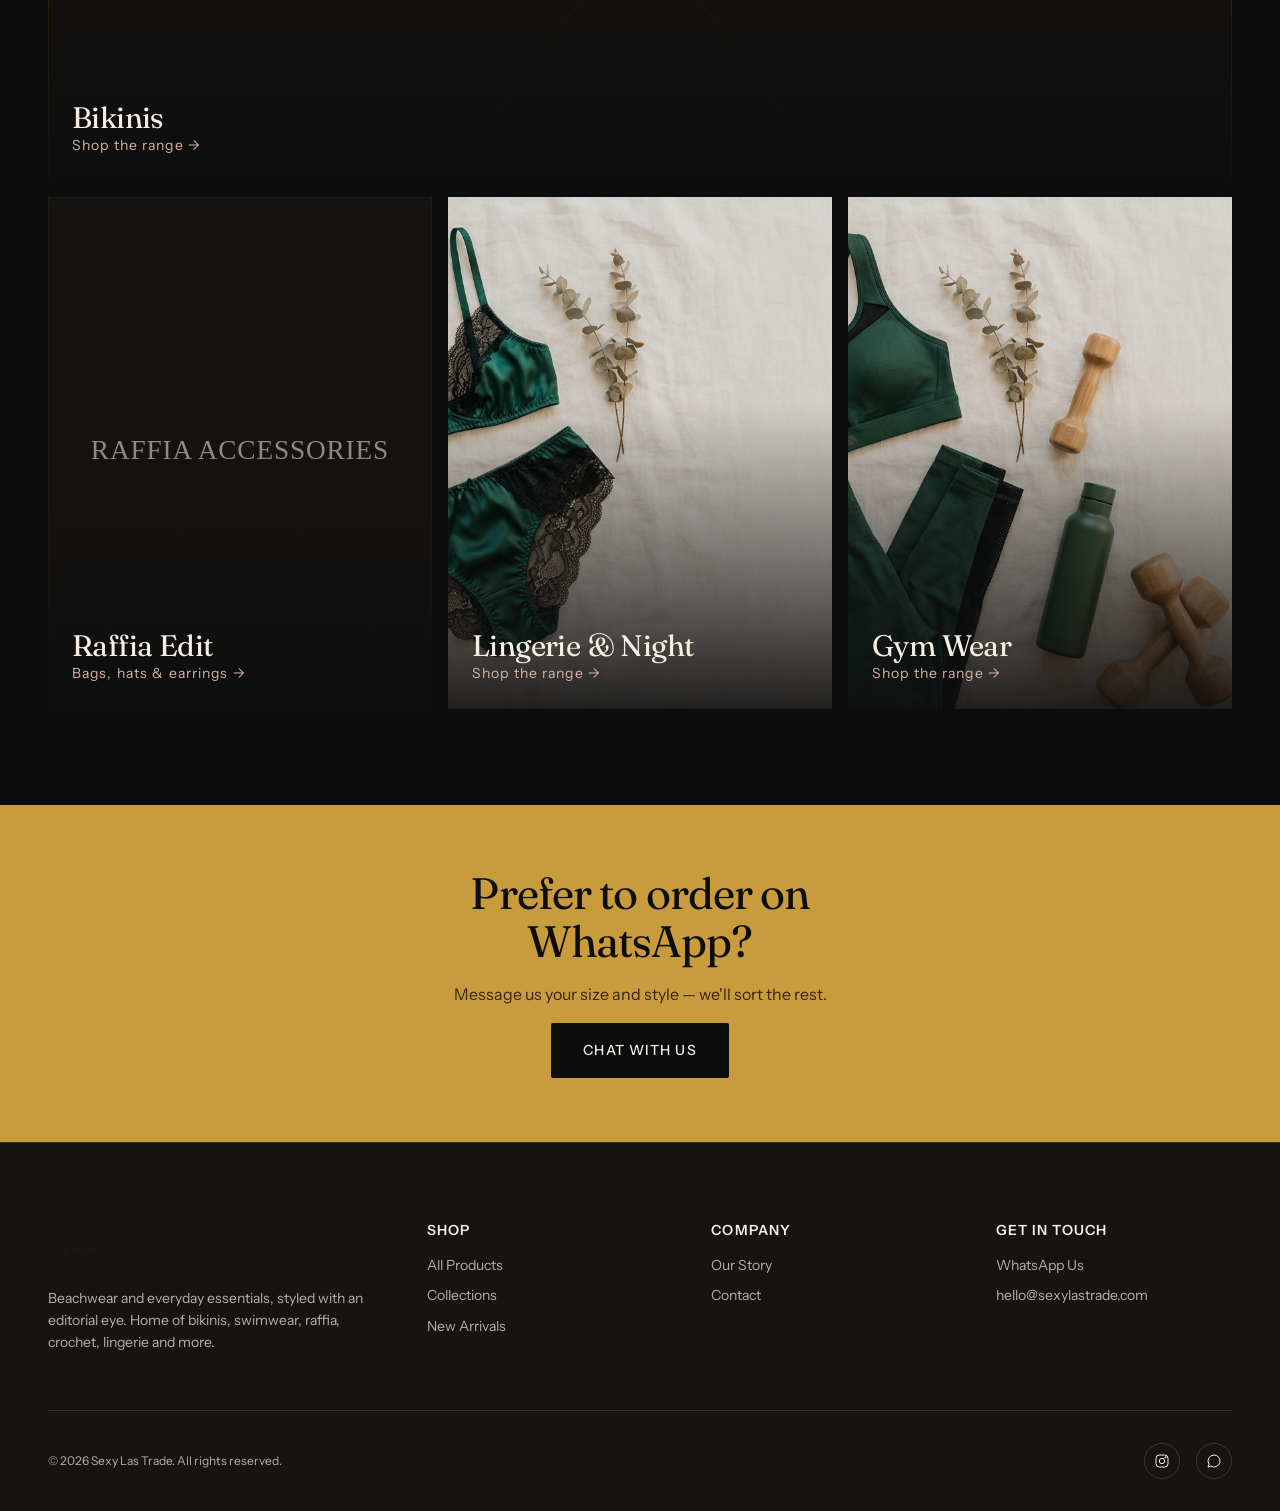
==== commit d174ba8e: "major update to product images and logo" ====
--- a/index.html
+++ b/index.html
@@ -19,9 +19,15 @@
 </head>
 <body>
 
+  <!-- Page Loader -->
+    <div class="page-loader" id="pageLoader">
+      <div class="loader-logo">Sexy<span>Las</span></div>
+      <div class="loader-bar"><div class="loader-fill"></div></div>
+    </div>
+
   <!-- ===== Header ===== -->
   <header class="site-header">
-    <a href="index.html" class="site-header__logo">Sexy Las <span>Trade</span></a>
+    <a href="index.html" class="site-header__logo"><img src="assets/logo/logo.png"></a>
 
     <nav class="site-nav" aria-label="Primary">
       <a href="index.html" aria-current="page">Home</a>
@@ -163,7 +169,7 @@
       </div>
       <div class="editorial-split__content">
         <p class="eyebrow" data-reveal>Our Story</p>
-        <h2 data-reveal data-reveal-delay="1">Styled in Lagos,<br>made for every coastline.</h2>
+        <h2 data-reveal data-reveal-delay="1">Styled in Abeokuta<br>made for every coastline.</h2>
         <p data-reveal data-reveal-delay="2">Sexy Las Trade started with a simple belief: beachwear and everyday essentials shouldn't force a choice between looking expensive and being affordable. Every piece — from raffia to lace — is chosen with an editorial eye and priced for real life.</p>
         <a href="about.html" class="btn--ghost" data-reveal data-reveal-delay="3">Read Our Story →</a>
       </div>
@@ -192,14 +198,14 @@
           </div>
         </a>
         <a href="collections.html#lingerie" class="category-tile" data-reveal data-reveal-delay="2">
-          <img src="assets/images/products/cat-lingerie.svg" alt="Lingerie and nightwear category">
+          <img src="assets/images/products/cat-lingerie.png" alt="Lingerie and nightwear category">
           <div class="category-tile__content">
             <h3 class="category-tile__name">Lingerie & Night</h3>
             <p class="category-tile__count">Shop the range →</p>
           </div>
         </a>
         <a href="collections.html#gym" class="category-tile" data-reveal data-reveal-delay="3">
-          <img src="assets/images/products/cat-gym.svg" alt="Gym wear category">
+          <img src="assets/images/products/cat-gym.png" alt="Gym wear category">
           <div class="category-tile__content">
             <h3 class="category-tile__name">Gym Wear</h3>
             <p class="category-tile__count">Shop the range →</p>
@@ -245,7 +251,9 @@
     <div class="container">
       <div class="footer-grid">
         <div class="footer-col">
-          <p class="footer-brand">Sexy Las <span>Trade</span></p>
+         <a href="index.html" class="site-footer__logo"><img src="assets/logo/logo.png" alt="sexylas trade"></a>
+
+          </a>
           <p>Beachwear and everyday essentials, styled with an editorial eye. Home of bikinis, swimwear, raffia, crochet, lingerie and more.</p>
         </div>
         <div class="footer-col">
@@ -289,5 +297,19 @@
   <script src="js/products.js"></script>
   <script src="js/animations.js"></script>
   <script src="js/main.js"></script>
+
+  <script src="https://identity.netlify.com/v1/netlify-identity-widget.js"></script>
+<script>
+  if (window.netlifyIdentity) {
+    window.netlifyIdentity.on('init', (user) => {
+      if (!user) {
+        window.netlifyIdentity.on('login', () => {
+          document.location.href = '/admin/';
+        });
+      }
+    });
+  }
+</script>
+
 </body>
 </html>
--- a/css/base.css
+++ b/css/base.css
@@ -111,3 +111,65 @@
 ::-webkit-scrollbar-thumb:hover {
   background: var(--sun-gold-dim);
 }
+
+.page-loader {
+  position: fixed;
+  inset: 0;
+  z-index: 99999;
+  background: var(--rich-black);
+  display: flex;
+  flex-direction: column;
+  align-items: center;
+  justify-content: center;
+  gap: 1.5rem;
+  transition:
+    opacity 0.5s ease,
+    visibility 0.5s ease;
+}
+
+.page-loader.hidden {
+  opacity: 0;
+  visibility: hidden;
+}
+
+.loader-logo {
+  font-family: var(--font-body);
+  font-size: 1.8rem;
+  font-weight: 700;
+  color: var(--text-primary);
+  letter-spacing: -0.02em;
+}
+
+.loader-logo span {
+  color: var(--sun-gold-light);
+}
+
+.loader-bar {
+  width: 160px;
+  height: 2px;
+  background: var(--deep-umber);
+  border-radius: 999px;
+  overflow: hidden;
+}
+
+.loader-fill {
+  height: 100%;
+  width: 0%;
+  background: var(--sun-gold-dim);
+  border-radius: 999px;
+  animation: loaderFill 1.4s cubic-bezier(0.4, 0, 0.2, 1) forwards;
+}
+
+@keyframes loaderFill {
+  0% {
+    width: 0%;
+  }
+  60% {
+    width: 80%;
+  }
+  100% {
+    width: 100%;
+  }
+}
+
+
--- a/css/layout.css
+++ b/css/layout.css
@@ -42,6 +42,20 @@
   color: var(--color-text-primary);
 }
 
+.site-header__logo img {
+  height: 96px;
+  width: auto;
+  display: block;
+  object-fit: contain;
+}
+
+.site-footer__logo img {
+   height: 56px;
+  width: auto;
+  display: block;
+  object-fit: contain;
+}
+
 .site-header__logo span {
   color: var(--sun-gold);
 }
@@ -64,6 +78,8 @@
 .site-nav a:hover,
 .site-nav a[aria-current="page"] {
   color: var(--sun-gold);
+  font-weight: bold;
+  text-decoration: overline;
 }
 
 .site-nav a[aria-current="page"]::after {
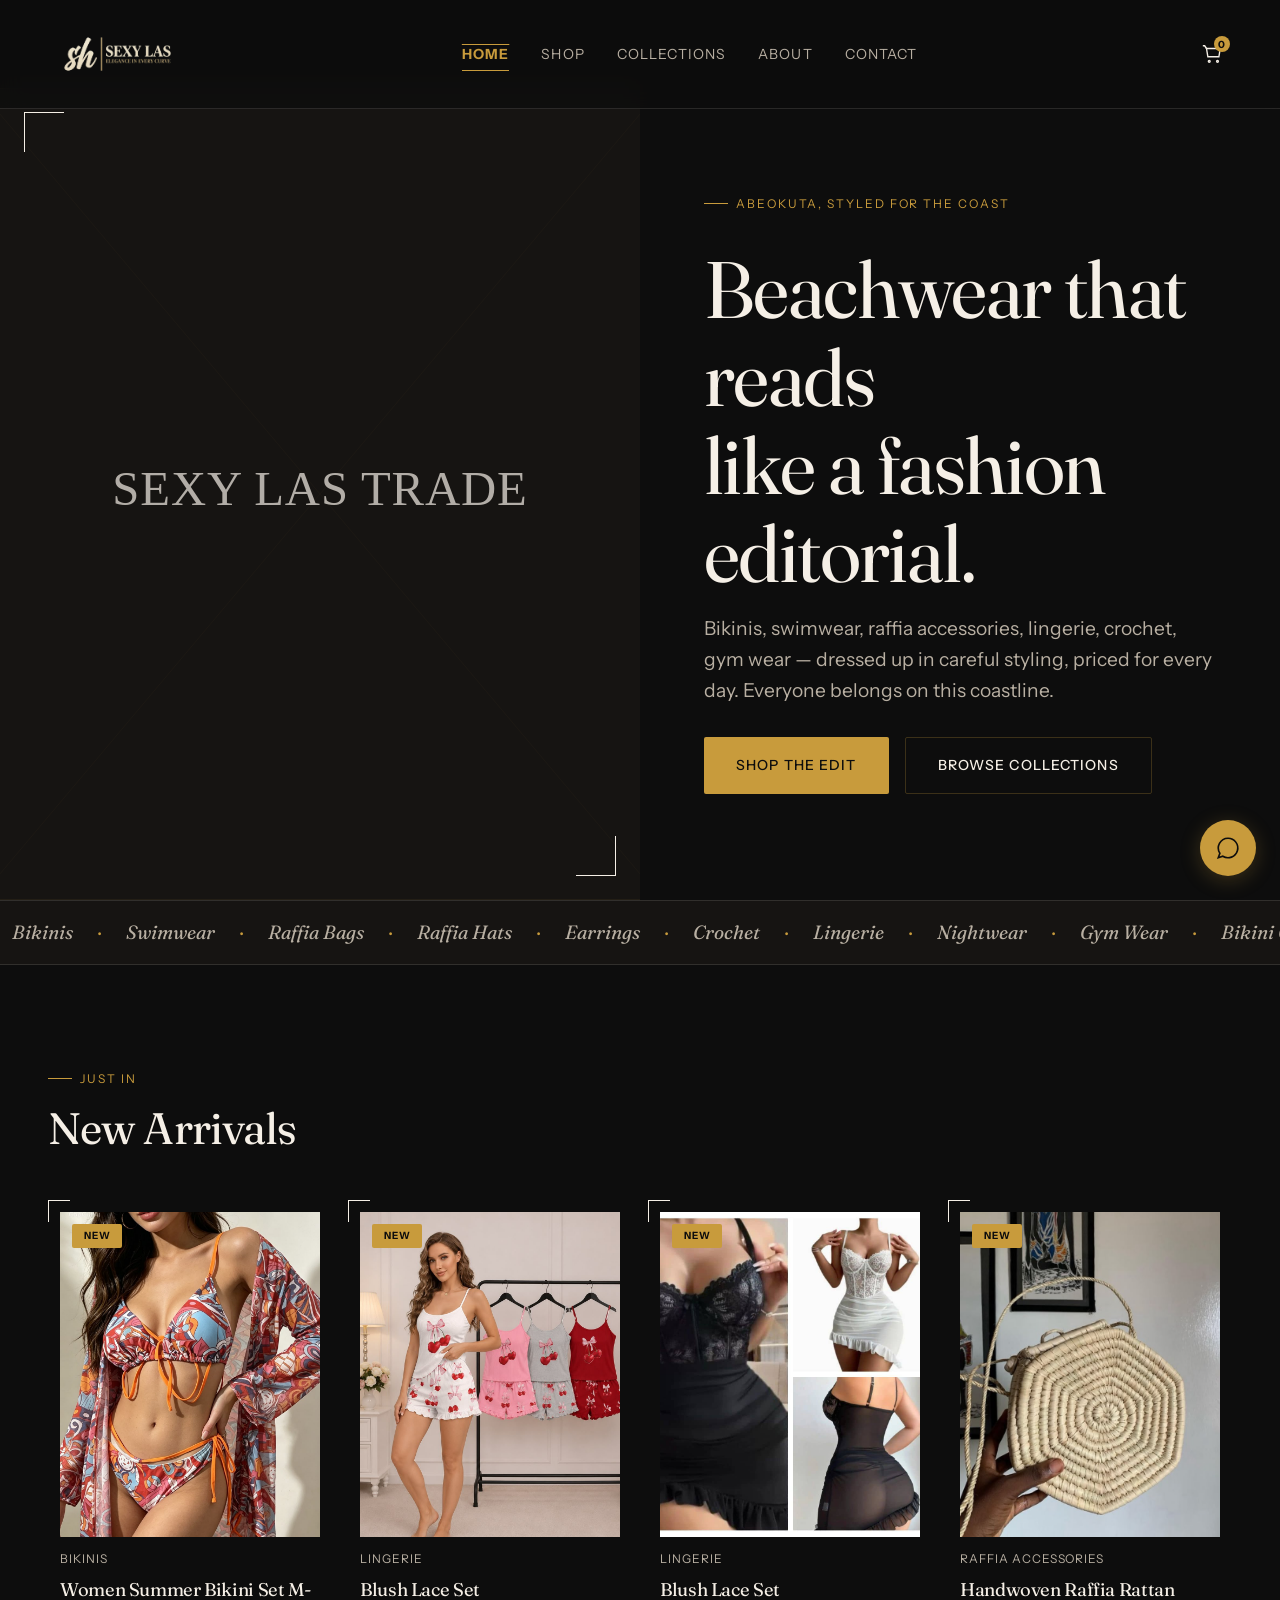
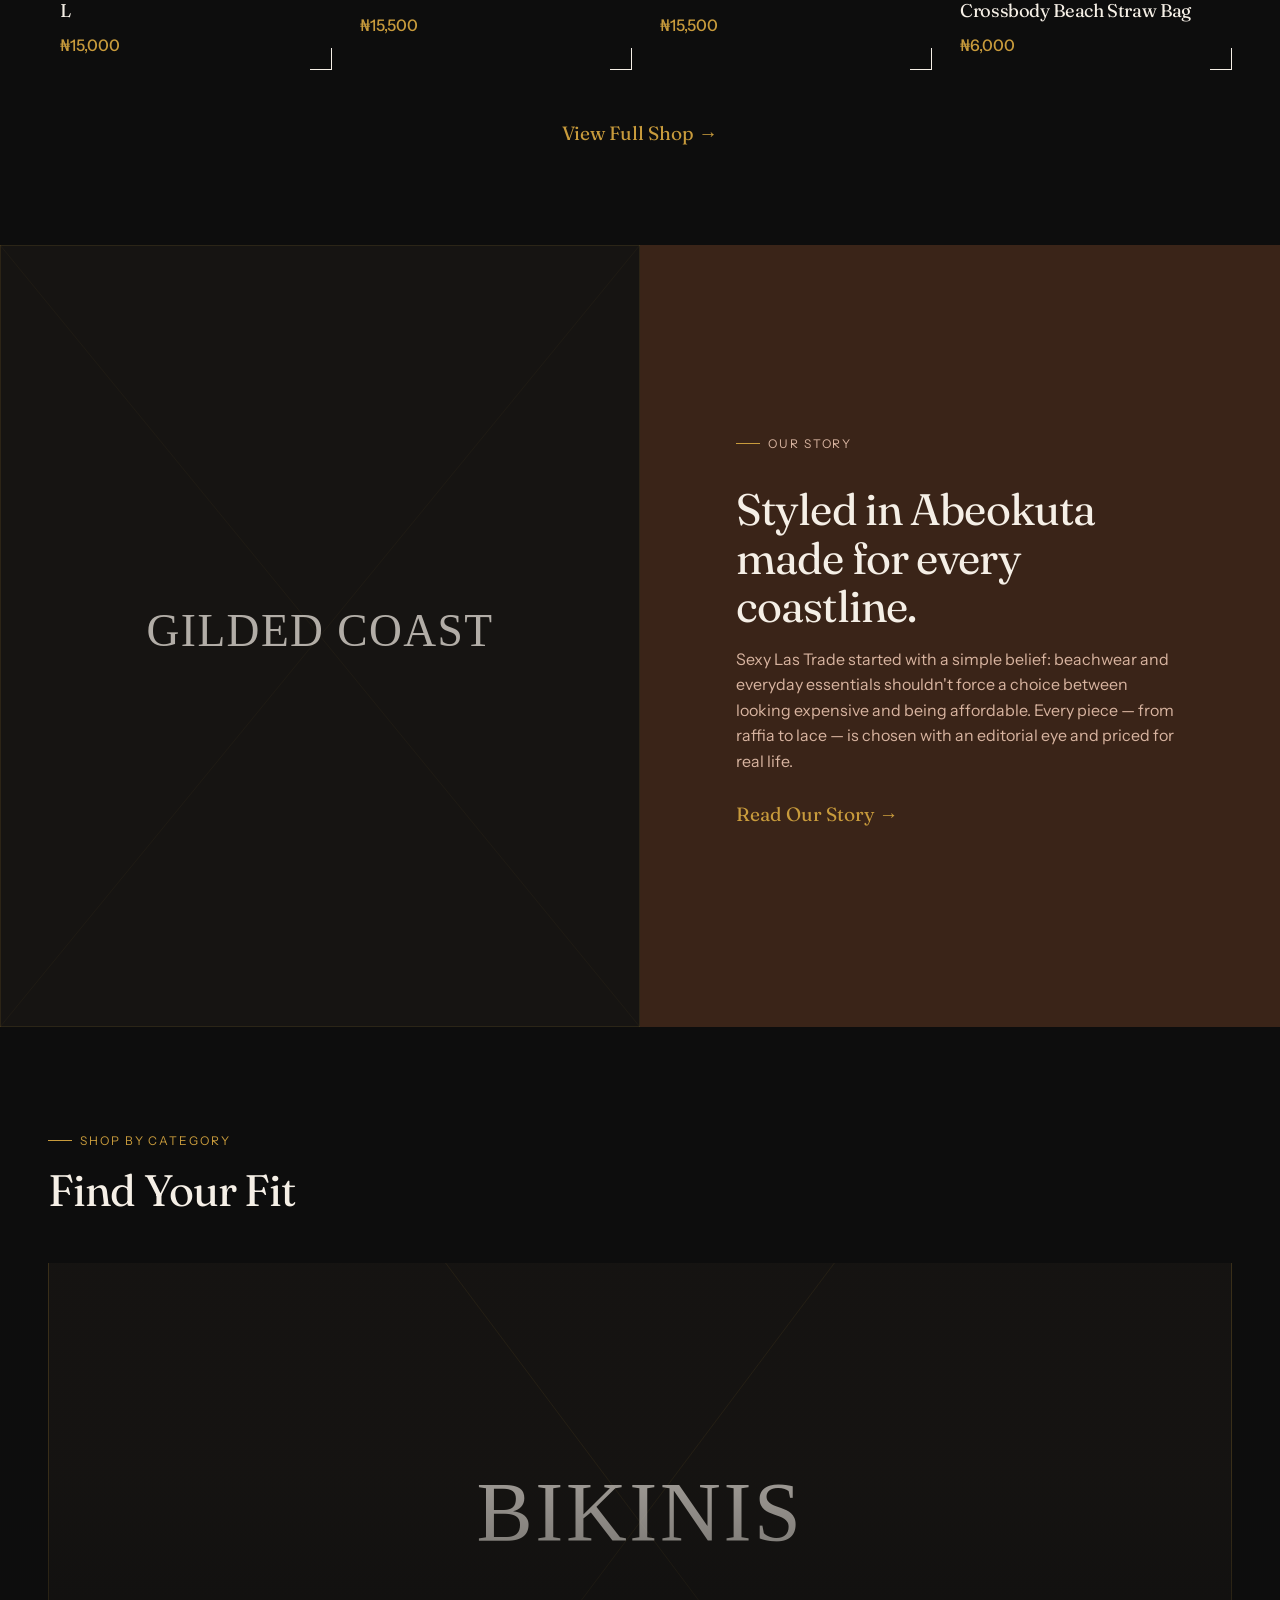
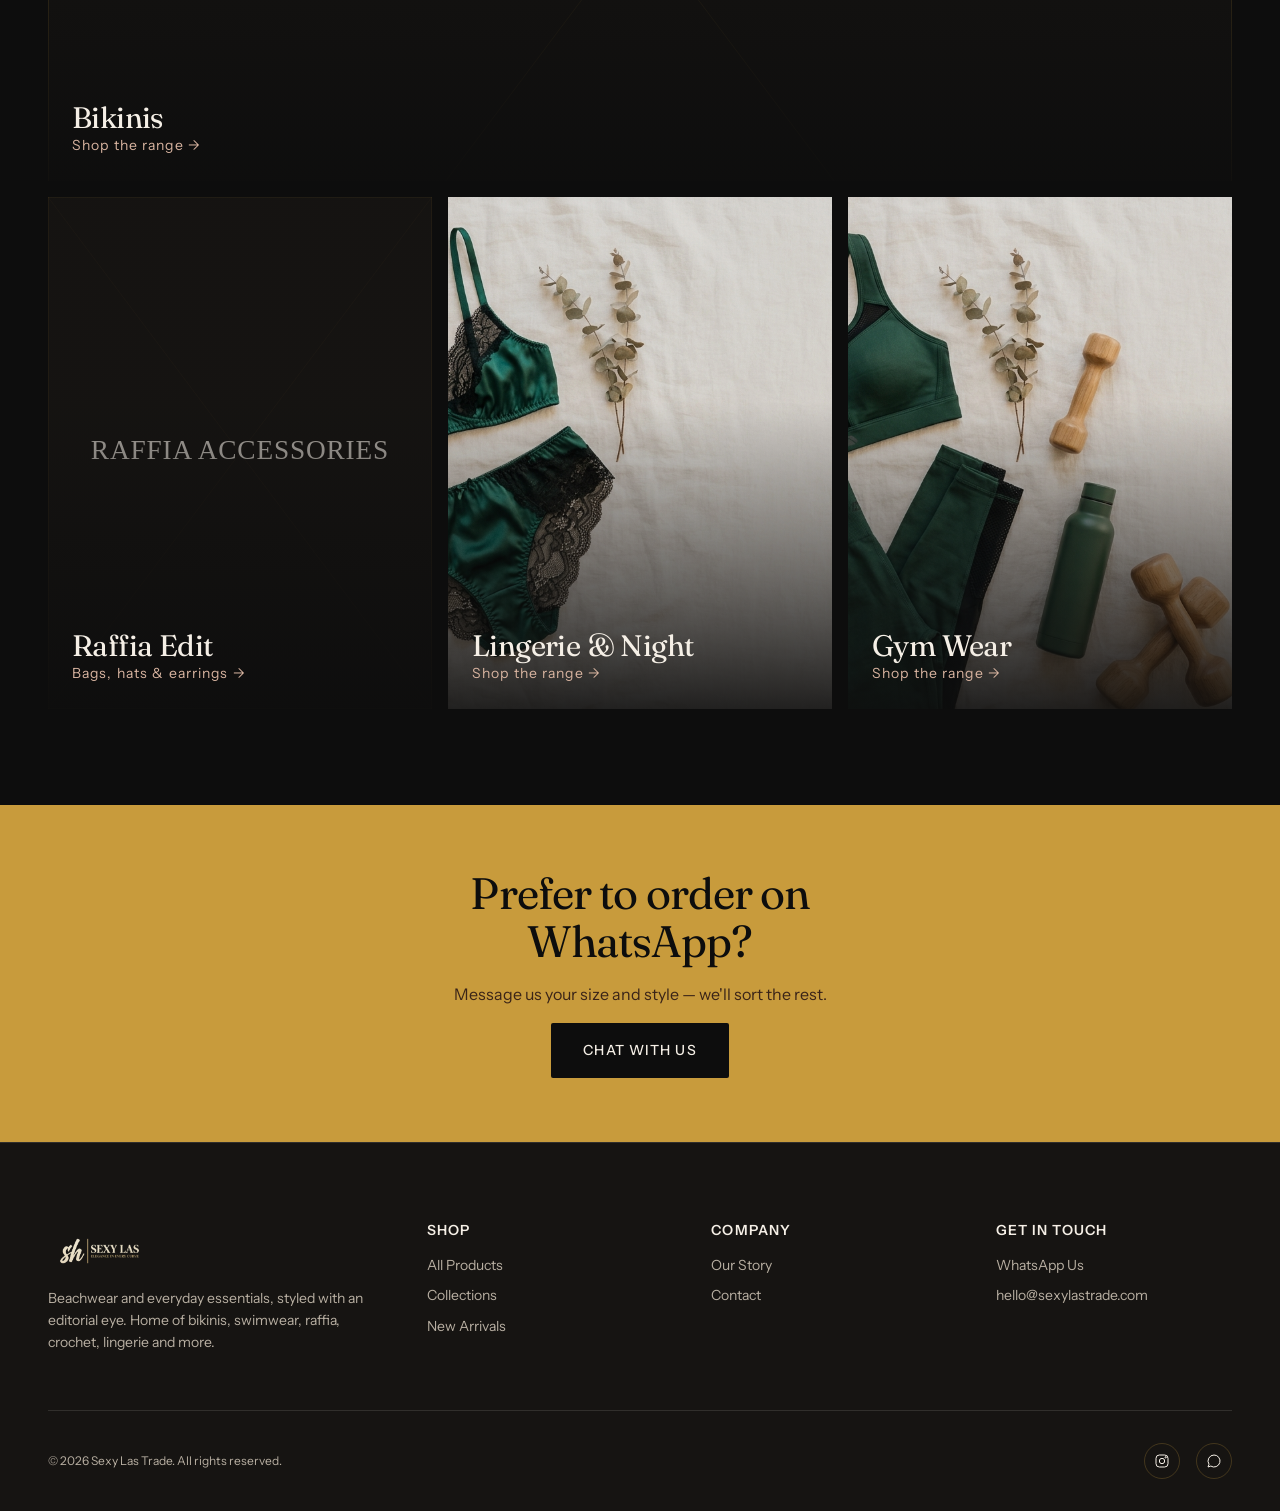
==== commit 02f4a941: "favicon" ====
--- a/index.html
+++ b/index.html
@@ -5,10 +5,31 @@
   <meta name="viewport" content="width=device-width, initial-scale=1.0">
   <title>Sexy Las Trade — Beachwear & Everyday Luxe</title>
   <meta name="description" content="Bikinis, beachwear, raffia accessories, lingerie, crochet and gym wear for everyone. Editorial style, everyday prices. Order directly on WhatsApp.">
+   
+   <meta
+      property="og:title"
+      content="Sexy Las Trade | Beachwear & Everyday Luxe."
+    />
+    <meta
+      property="og:description"
+      content="Bikinis, beachwear, raffia accessories, lingerie, crochet and gym wear for everyone."
+    />
+    <meta property="og:image" content="assets/images/logo/slogo.png" />
+    <meta property="og:url" content="https://sexylas.netlify.app" />
+    <meta property="og:type" content="website" />
+    <meta name="twitter:card" content="summary_large_image" />
+
 
   <link rel="preconnect" href="https://fonts.googleapis.com">
   <link rel="preconnect" href="https://fonts.gstatic.com" crossorigin>
   <link href="https://fonts.googleapis.com/css2?family=Fraunces:ital,opsz,wght@0,9..144,300;0,9..144,400;0,9..144,500;0,9..144,600;1,9..144,400&family=Instrument+Sans:wght@400;500;600;700&display=swap" rel="stylesheet">
+  
+    <link rel="icon" type="image/png" sizes="192x192" href="assets/icons/shfavicon.io/android-chrome-192x192.png">
+    <link rel="icon" type="image/png" sizes="512x512" href="assets/icons/shfavicon.io/android-chrome-512x512.png">
+   <link rel="apple-touch-icon" sizes="180x180" href="assets/icons/shfavicon_io/apple-touch-icon.png">
+   <link rel="icon" type="image/png" sizes="32x32" href="assets/icons/shfavicon_io/favicon-16x16.png">
+   <link rel="icon" type="image/png" sizes="16x16" href="assets/icons/shfavicon_io/favicon-32x32.png">
+   <link rel="manifest" href="assets/icons/shfavicon_io/site.webmanifest">
 
   <link rel="stylesheet" href="css/variables.css">
   <link rel="stylesheet" href="css/base.css">
@@ -21,13 +42,13 @@
 
   <!-- Page Loader -->
     <div class="page-loader" id="pageLoader">
-      <div class="loader-logo">Sexy<span>Las</span></div>
+      <div class="loader-logo"><img src="assets/logo/slogo.png"></div>
       <div class="loader-bar"><div class="loader-fill"></div></div>
     </div>
 
   <!-- ===== Header ===== -->
   <header class="site-header">
-    <a href="index.html" class="site-header__logo"><img src="assets/logo/logo.png"></a>
+    <a href="index.html" class="site-header__logo"><img src="assets/logo/slogo.png"></a>
 
     <nav class="site-nav" aria-label="Primary">
       <a href="index.html" aria-current="page">Home</a>
@@ -251,7 +272,7 @@
     <div class="container">
       <div class="footer-grid">
         <div class="footer-col">
-         <a href="index.html" class="site-footer__logo"><img src="assets/logo/logo.png" alt="sexylas trade"></a>
+         <a href="index.html" class="site-footer__logo"><img src="assets/logo/slogo.png" alt="sexylas trade"></a>
 
           </a>
           <p>Beachwear and everyday essentials, styled with an editorial eye. Home of bikinis, swimwear, raffia, crochet, lingerie and more.</p>
--- a/css/base.css
+++ b/css/base.css
@@ -140,8 +140,9 @@
   letter-spacing: -0.02em;
 }
 
-.loader-logo span {
-  color: var(--sun-gold-light);
+.loader-logo img {
+  width:auto ;
+  height: 52px;
 }
 
 .loader-bar {
--- a/css/layout.css
+++ b/css/layout.css
@@ -43,7 +43,7 @@
 }
 
 .site-header__logo img {
-  height: 96px;
+  height: 76px;
   width: auto;
   display: block;
   object-fit: contain;
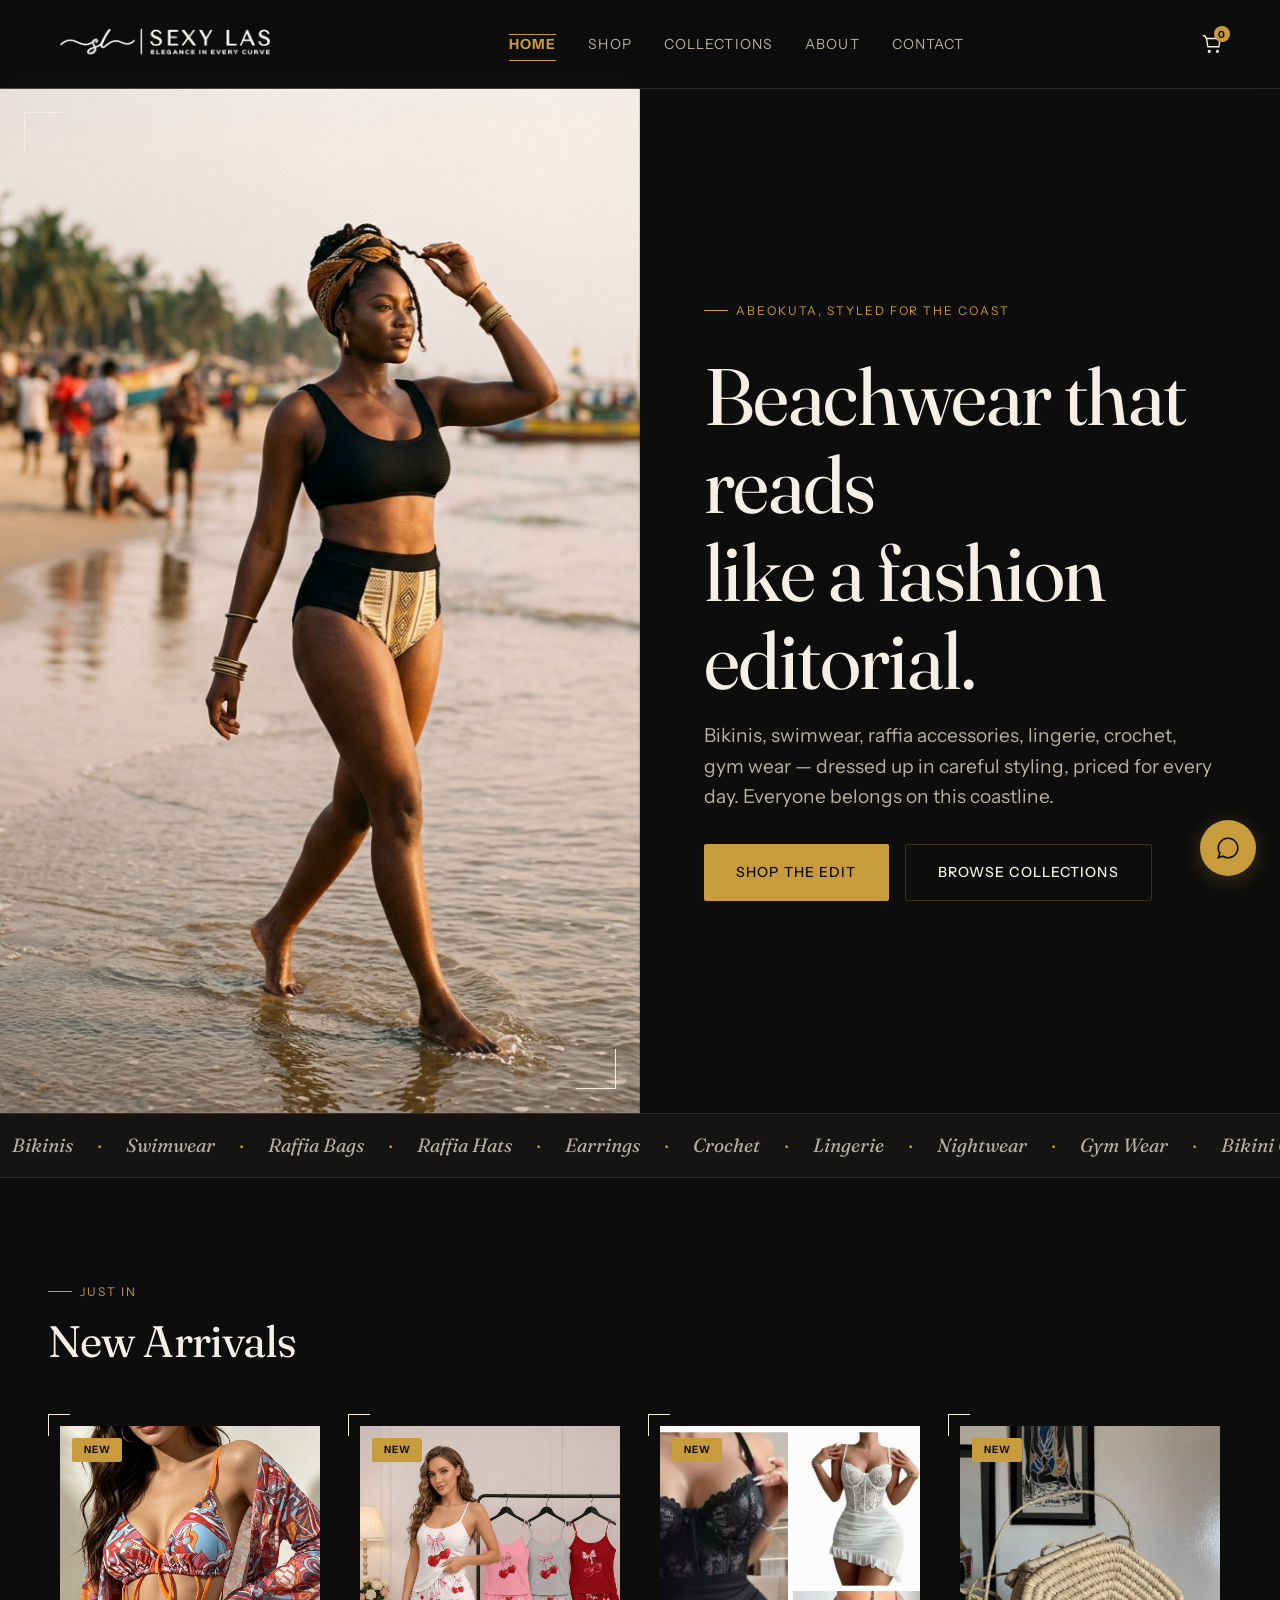
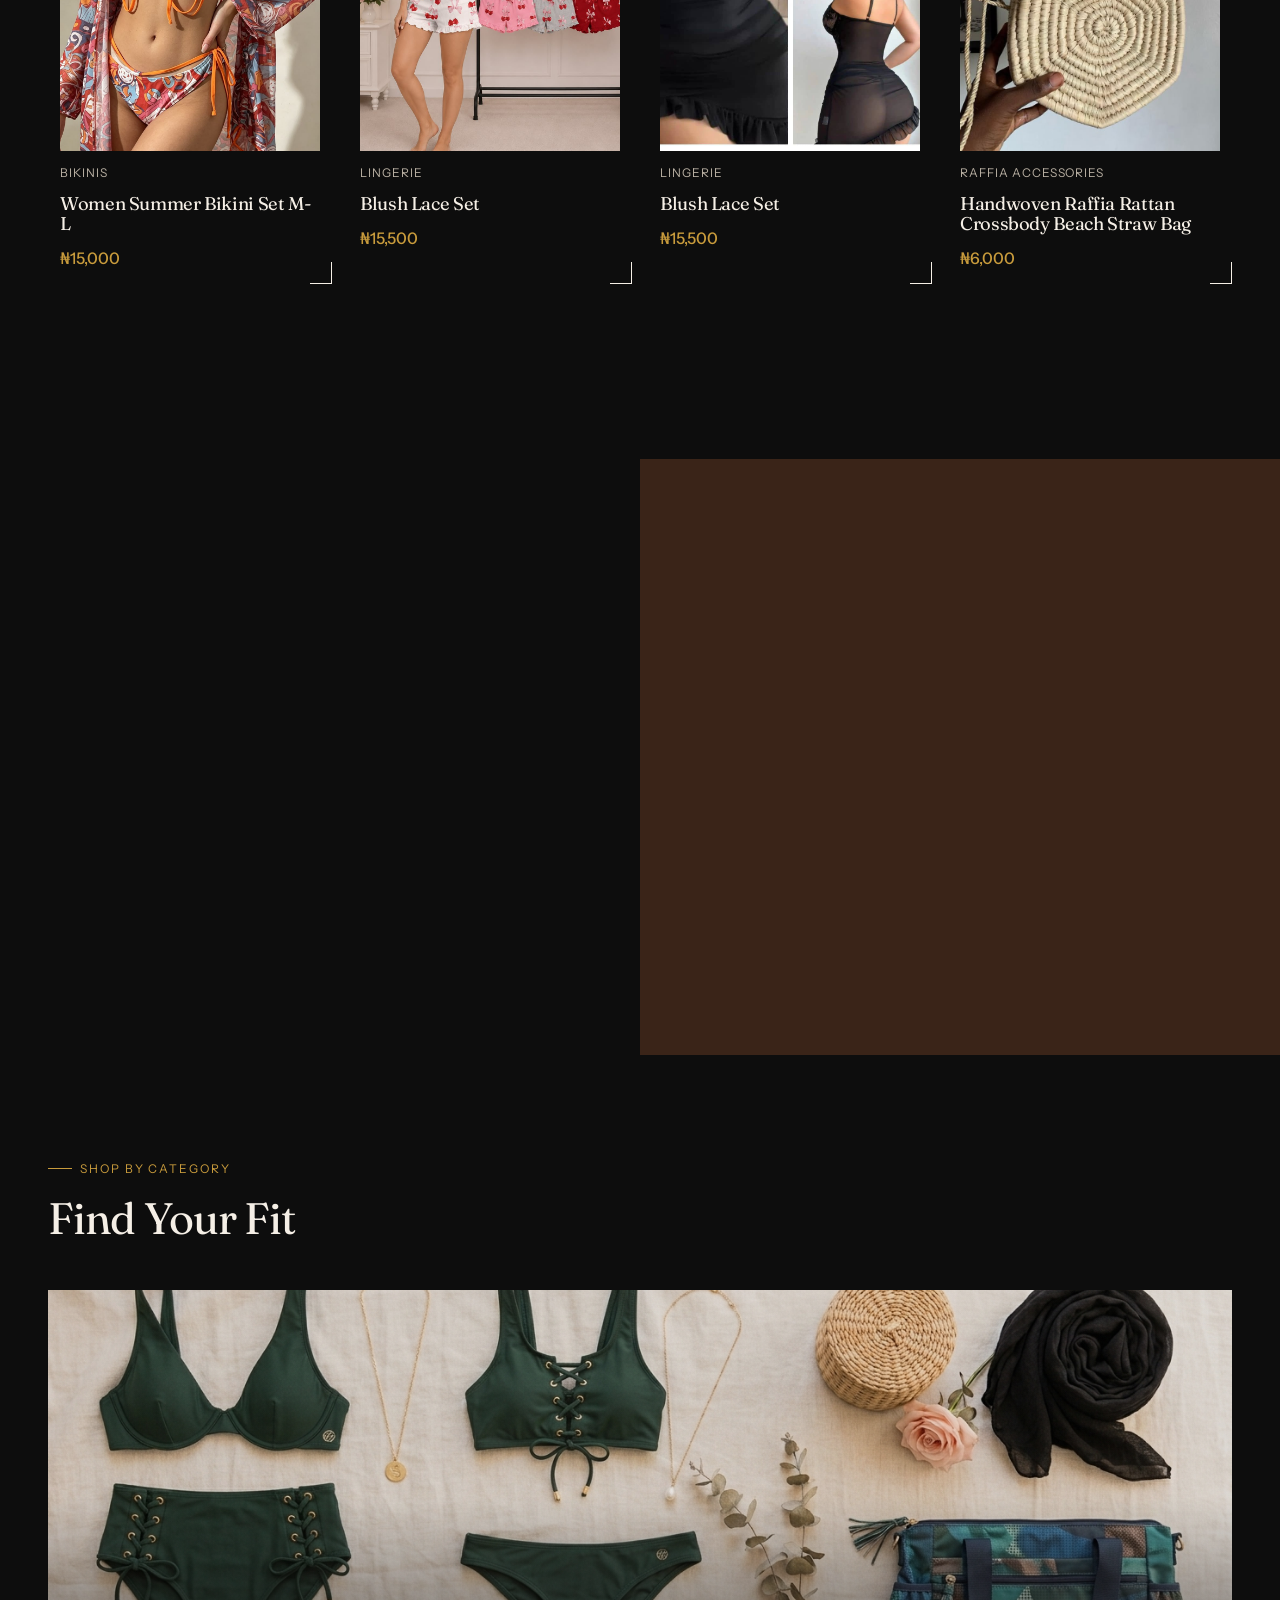
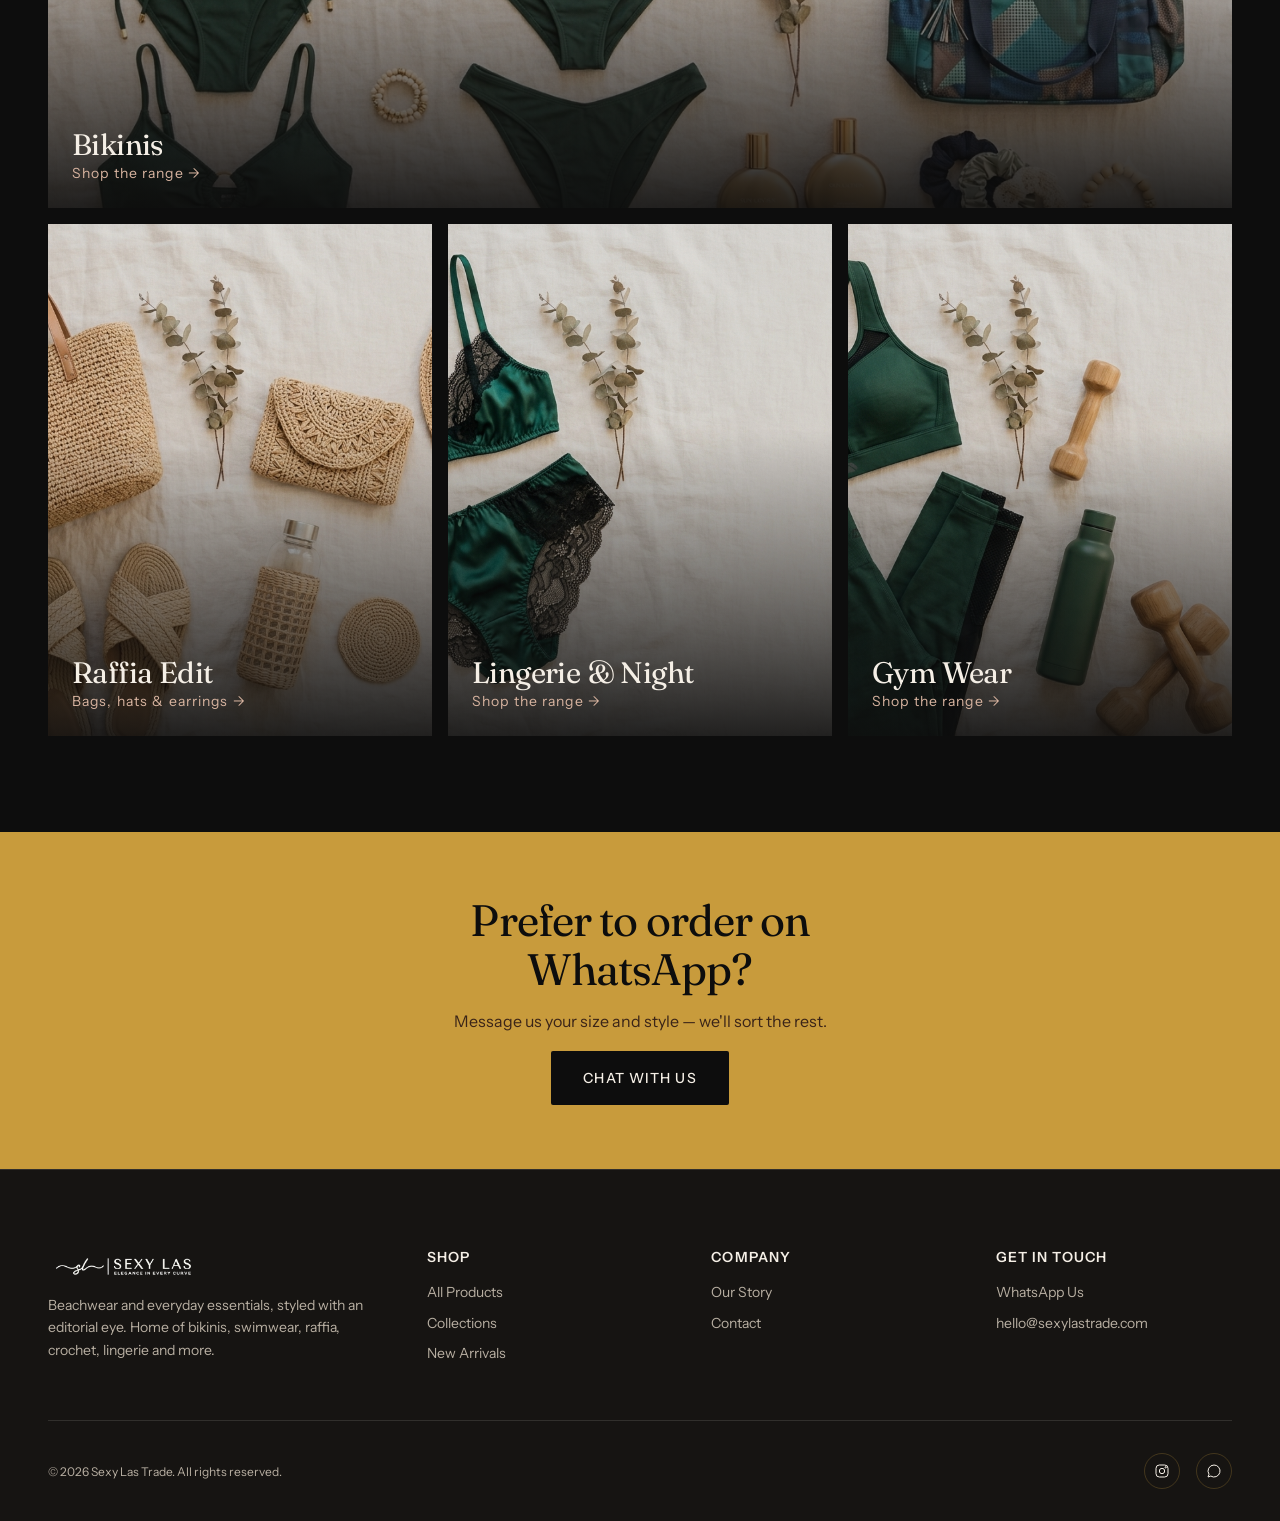
==== commit 1ea173a1: "img update" ====
--- a/index.html
+++ b/index.html
@@ -83,7 +83,7 @@
     <!-- ===== Hero ===== -->
     <section class="hero">
       <div class="hero__image-col">
-        <img src="assets/images/hero/hero-main.svg" alt="Sexy Las Trade beachwear editorial" class="hero-anim hero-anim--1">
+        <img src="assets/images/hero/hero-content pri (1).png" alt="Sexy Las Trade beachwear editorial" class="hero-anim hero-anim--1">
         <div class="hero__frame-corner hero__frame-corner--tl hero-anim hero-anim--2"></div>
         <div class="hero__frame-corner hero__frame-corner--br hero-anim hero-anim--2"></div>
       </div>
@@ -205,14 +205,14 @@
 
       <div class="collections-grid">
         <a href="collections.html#bikinis" class="category-tile category-tile--large" data-reveal>
-          <img src="assets/images/products/cat-bikinis.svg" alt="Bikinis category">
+          <img src="assets/images/products/bikinis-cat.png" alt="Bikinis category">
           <div class="category-tile__content">
             <h3 class="category-tile__name">Bikinis</h3>
             <p class="category-tile__count">Shop the range →</p>
           </div>
         </a>
         <a href="collections.html#raffia" class="category-tile" data-reveal data-reveal-delay="1">
-          <img src="assets/images/products/cat-raffia.svg" alt="Raffia accessories category">
+          <img src="assets/images/products/cat-rafias.png" alt="Raffia accessories category">
           <div class="category-tile__content">
             <h3 class="category-tile__name">Raffia Edit</h3>
             <p class="category-tile__count">Bags, hats & earrings →</p>
@@ -290,17 +290,17 @@
         </div>
         <div class="footer-col">
           <h4>Get in Touch</h4>
-          <a href="https://wa.me/2340000000000" target="_blank" rel="noopener">WhatsApp Us</a>
-          <a href="mailto:hello@sexylastrade.com">hello@sexylastrade.com</a>
+          <a href="https://wa.me/2347038376072" target="_blank" rel="noopener">WhatsApp Us</a>
+          <a href="mailto:Hellosexylas@gmail.com">hello@sexylastrade.com</a>
         </div>
       </div>
       <div class="footer-bottom">
         <p>© 2026 Sexy Las Trade. All rights reserved.</p>
         <div class="footer-socials">
-          <a href="#" aria-label="Instagram">
+          <a href="https://www.instagram.com/sexy_las_?igsh=MWRmbnQ3OTNuMWVlNg%3D%3D&utm_source=qr" aria-label="Instagram">
             <svg width="16" height="16" viewBox="0 0 24 24" fill="none" stroke="currentColor" stroke-width="1.5"><rect x="3" y="3" width="18" height="18" rx="5"/><circle cx="12" cy="12" r="4"/><circle cx="17.5" cy="6.5" r="1"/></svg>
           </a>
-          <a href="https://wa.me/2340000000000" target="_blank" rel="noopener" aria-label="WhatsApp">
+          <a href="https://wa.me/2347038376072" target="_blank" rel="noopener" aria-label="WhatsApp">
             <svg width="16" height="16" viewBox="0 0 24 24" fill="none" stroke="currentColor" stroke-width="1.5"><path d="M12 3a9 9 0 00-7.5 13.9L3 21l4.2-1.4A9 9 0 1012 3z"/></svg>
           </a>
         </div>
@@ -308,7 +308,7 @@
     </div>
   </footer>
 
-  <a href="https://wa.me/2340000000000" target="_blank" rel="noopener" class="whatsapp-float" aria-label="Order via WhatsApp">
+  <a href="https://wa.me/2347038376072" target="_blank" rel="noopener" class="whatsapp-float" aria-label="Order via WhatsApp">
     <svg width="26" height="26" viewBox="0 0 24 24" fill="none" stroke="currentColor" stroke-width="1.5"><path d="M12 3a9 9 0 00-7.5 13.9L3 21l4.2-1.4A9 9 0 1012 3z"/></svg>
   </a>
 
--- a/css/base.css
+++ b/css/base.css
@@ -142,7 +142,7 @@
 
 .loader-logo img {
   width:auto ;
-  height: 52px;
+  height: 36px;
 }
 
 .loader-bar {
--- a/css/layout.css
+++ b/css/layout.css
@@ -35,22 +35,17 @@
   transition: background var(--duration-base) var(--ease-standard);
 }
 
-.site-header__logo {
-  font-family: var(--font-display);
-  font-size: 1.5rem;
-  letter-spacing: var(--tracking-wide);
-  color: var(--color-text-primary);
-}
+
 
 .site-header__logo img {
-  height: 76px;
+  height: 56px;
   width: auto;
   display: block;
   object-fit: contain;
 }
 
 .site-footer__logo img {
-   height: 56px;
+   height: 36px;
   width: auto;
   display: block;
   object-fit: contain;
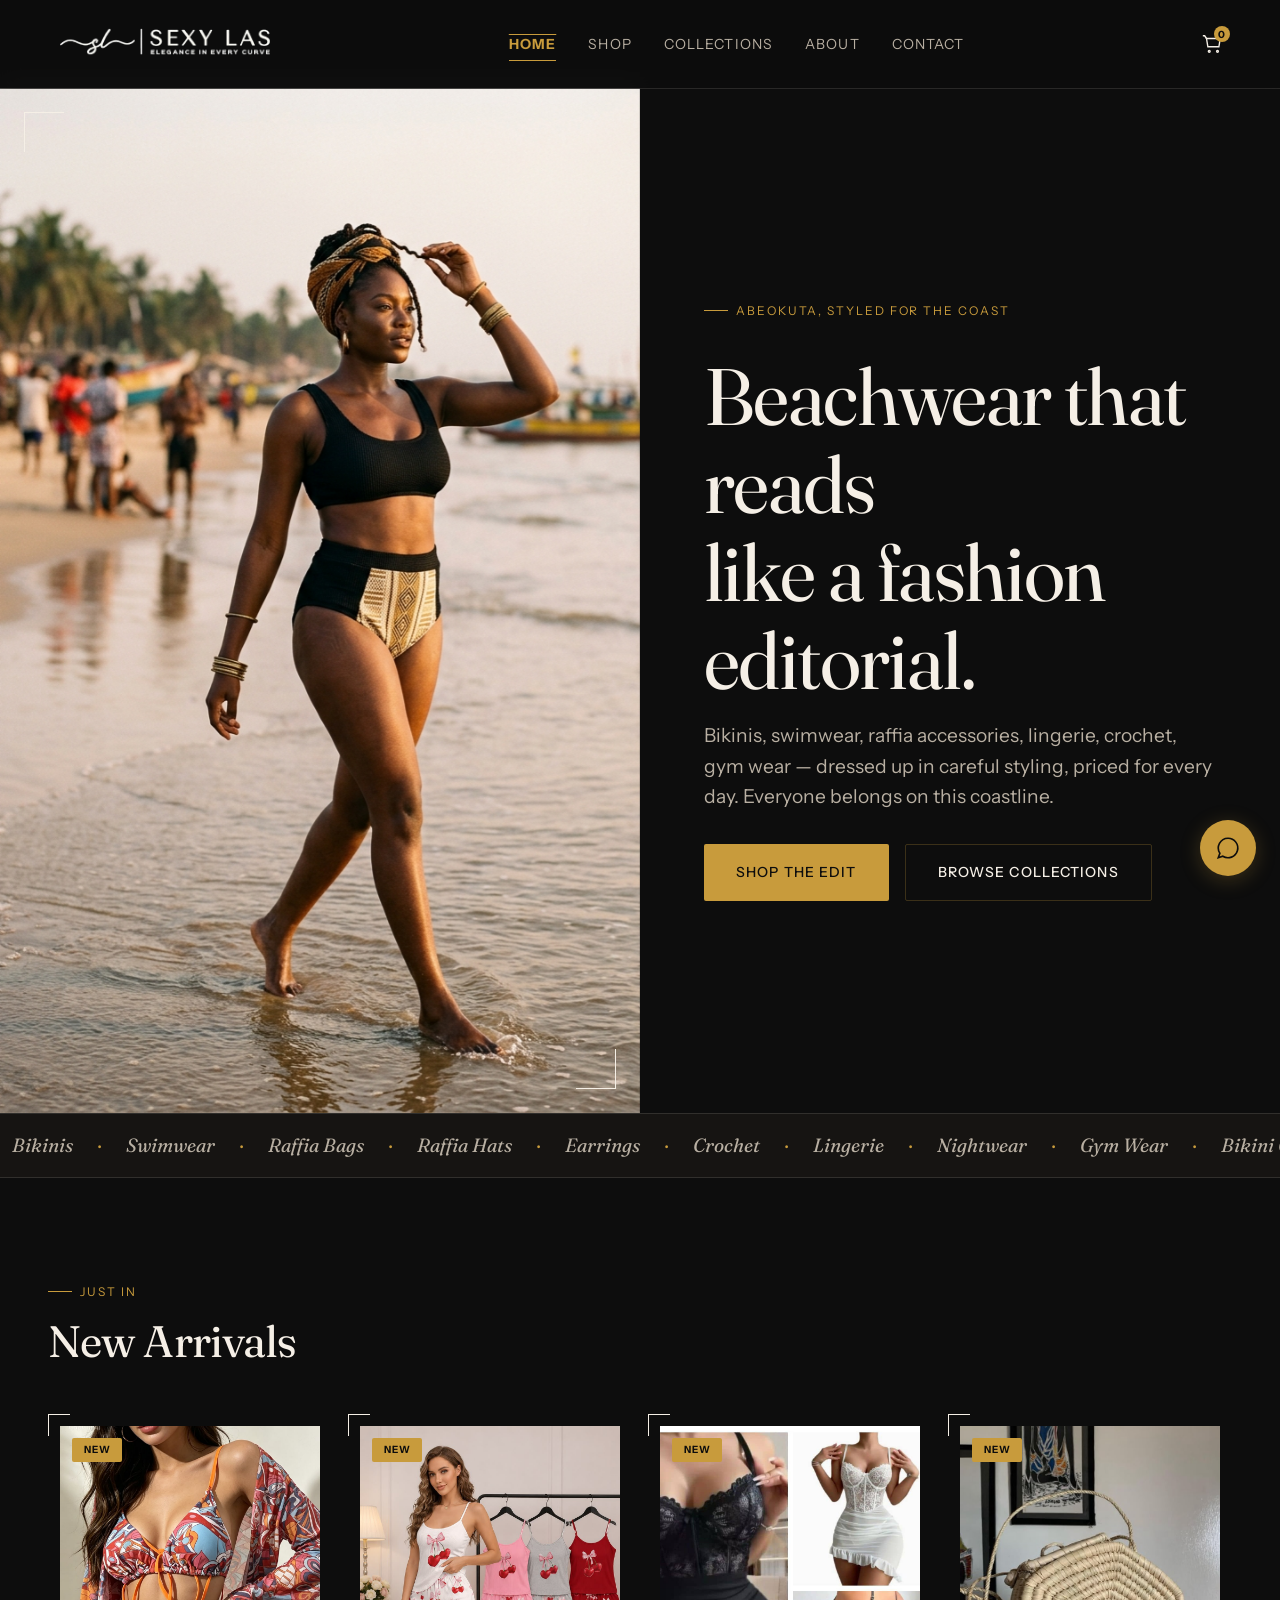
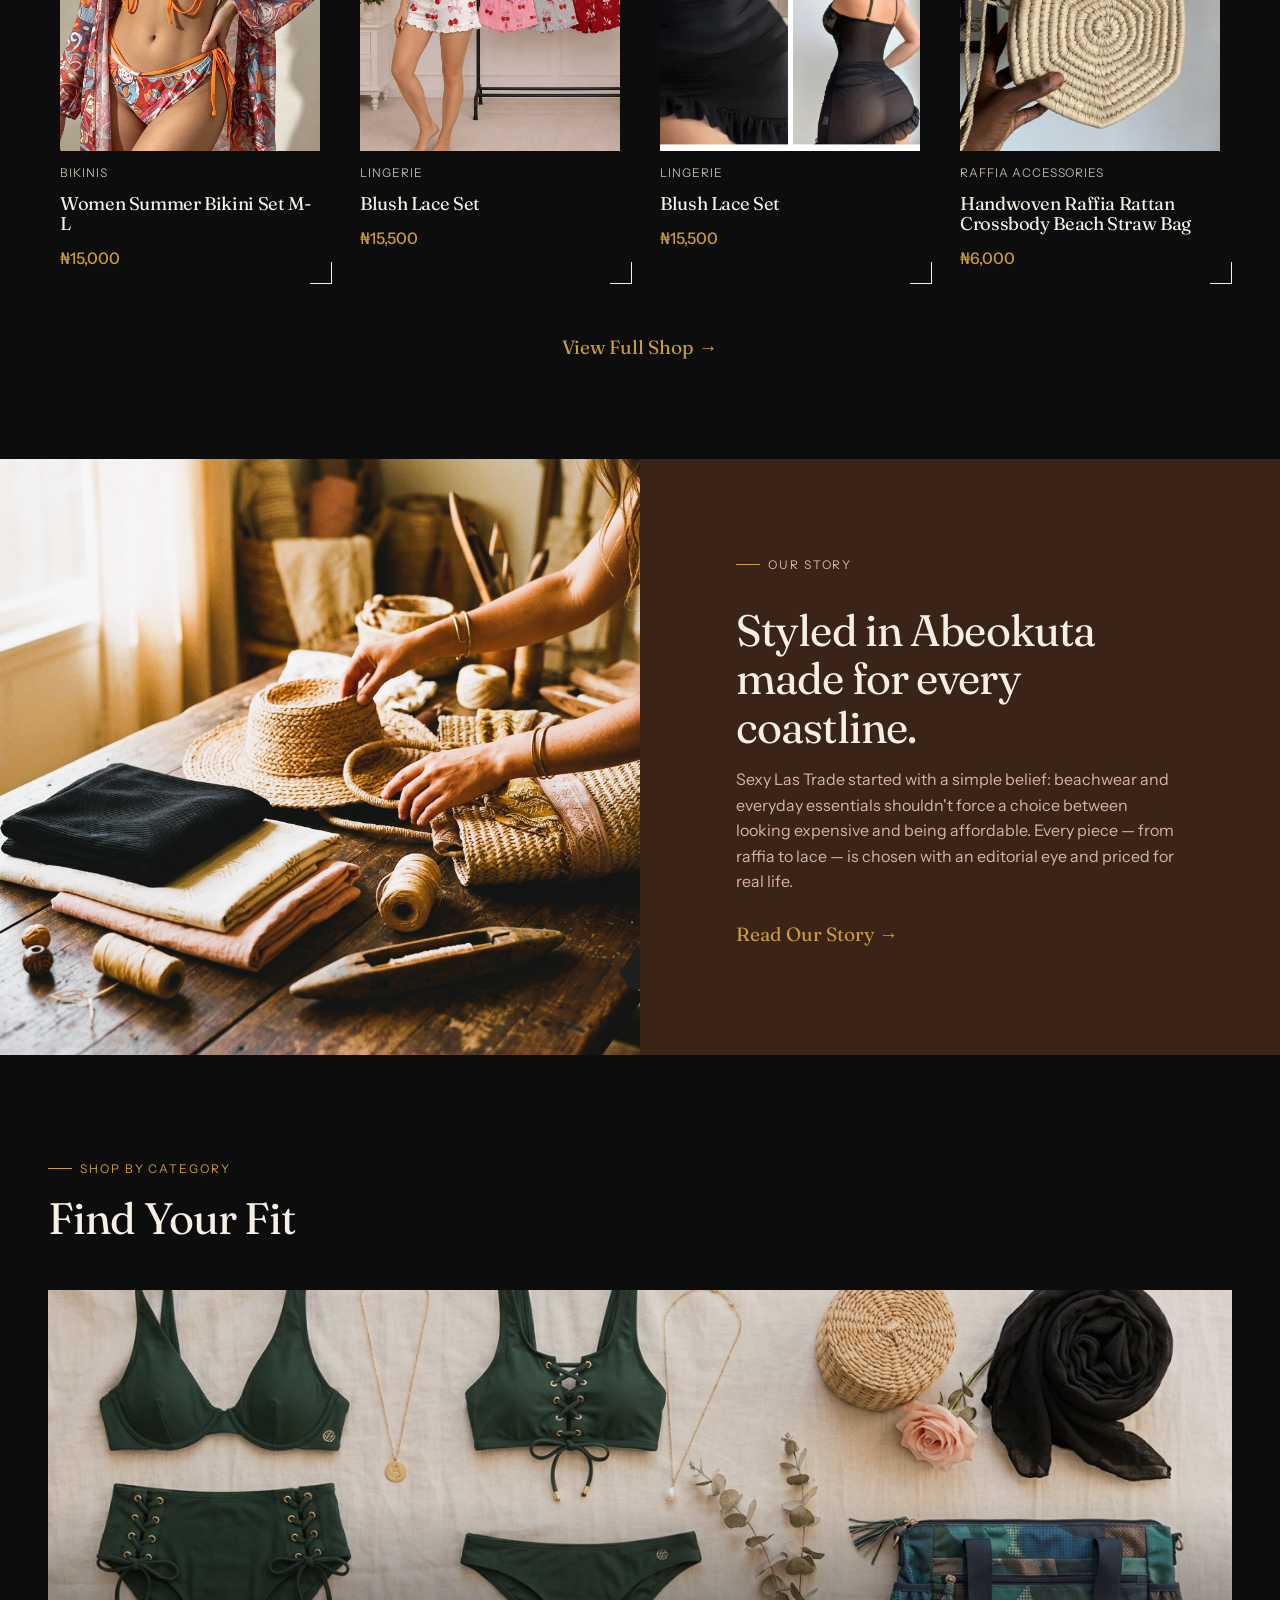
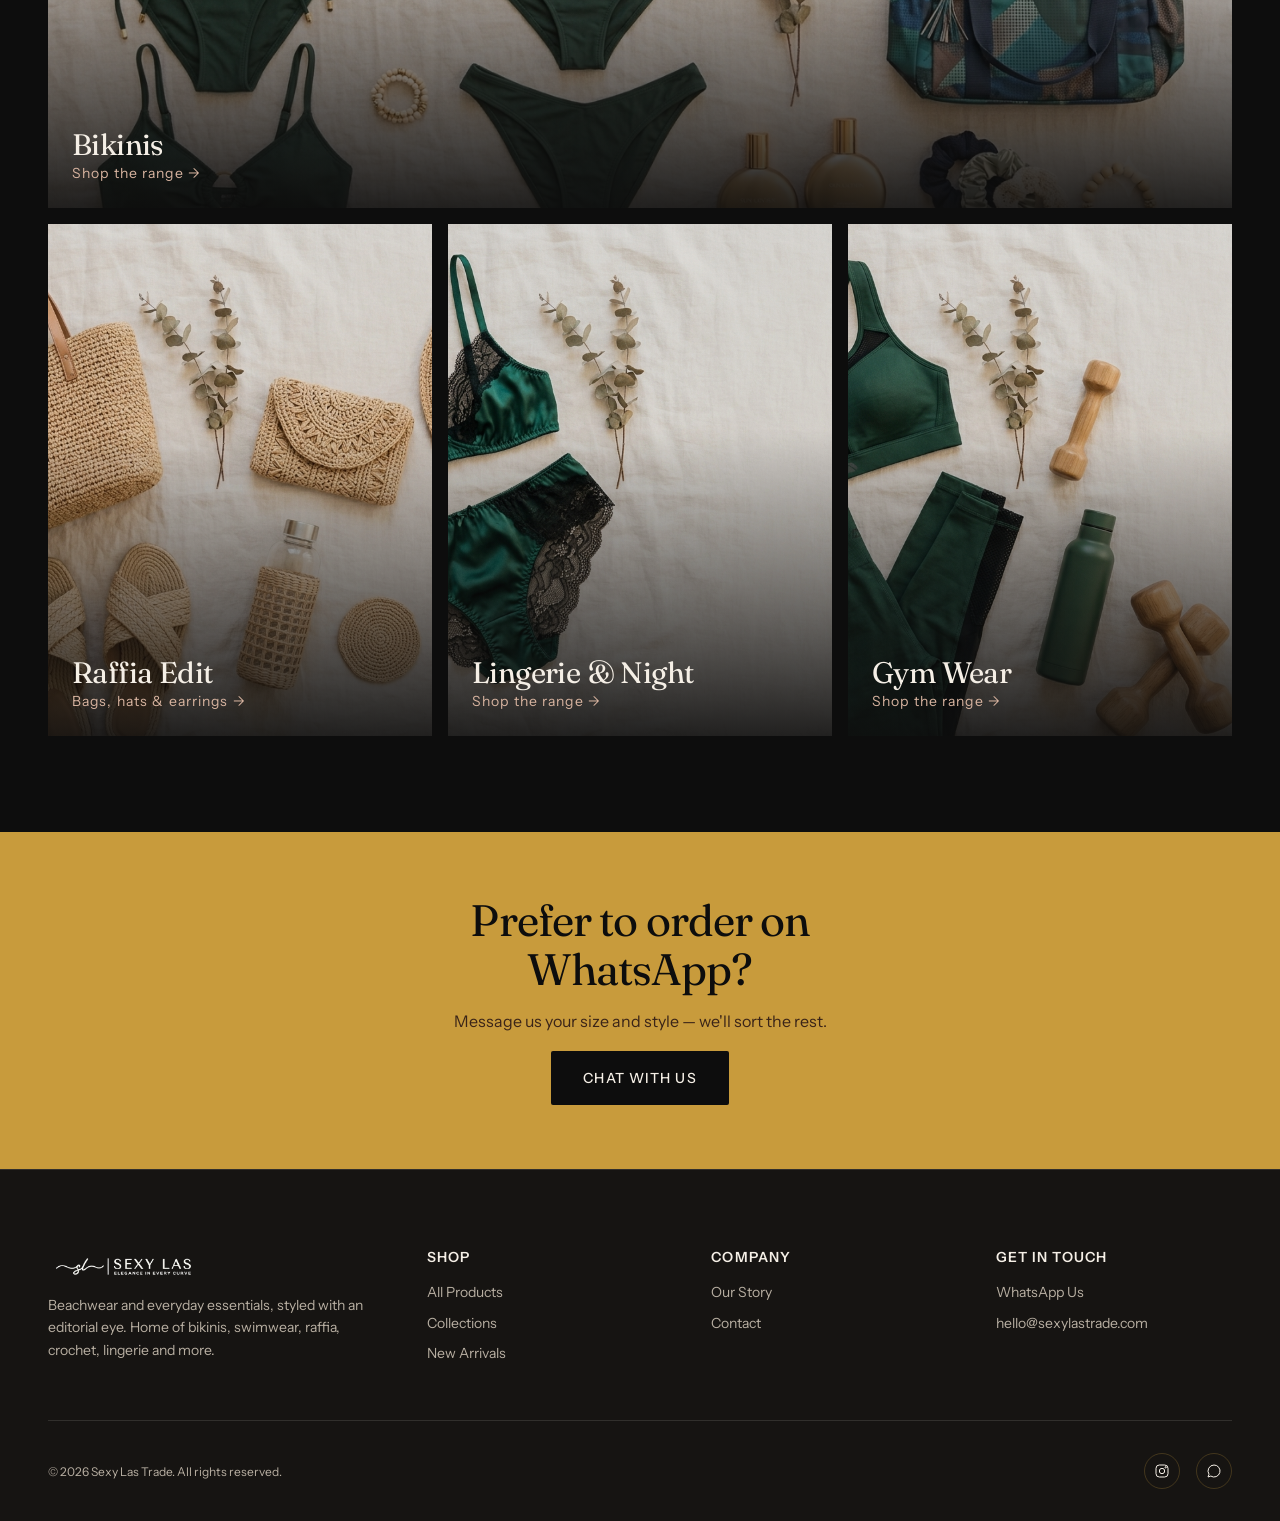
==== commit 2d7f3e06: "img upload" ====
--- a/index.html
+++ b/index.html
@@ -186,7 +186,7 @@
     <!-- ===== Editorial Split (Brand Story teaser) ===== -->
     <section class="editorial-split">
       <div class="editorial-split__image" data-reveal="fade">
-        <img src="assets/images/hero/hero-secondary.svg" alt="Styling detail, Sexy Las Trade">
+        <img src="assets/images/hero/hero-content sec.png" alt="Styling detail, Sexy Las Trade">
       </div>
       <div class="editorial-split__content">
         <p class="eyebrow" data-reveal>Our Story</p>
